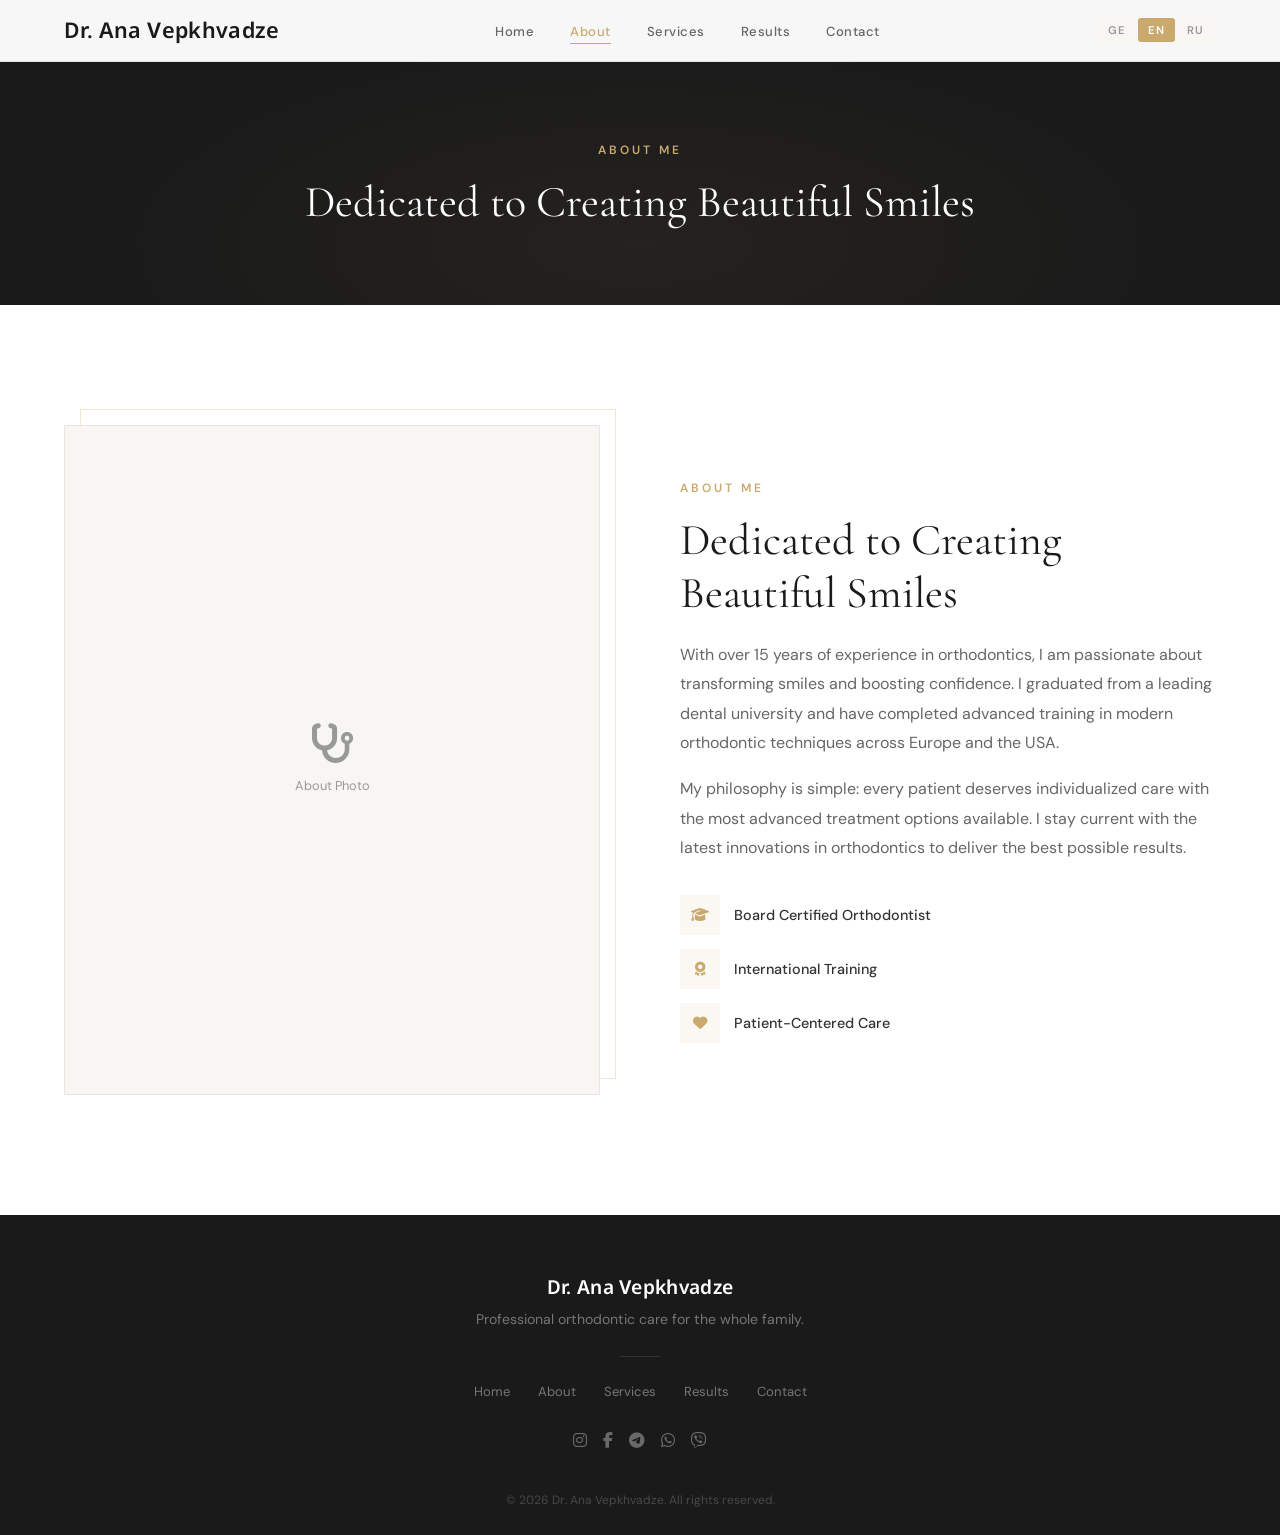
==== about.html @ a40c1625 "Split site into separate standalone pages with shared CSS/JS - index.html: Home page with hero secti" ====
<!DOCTYPE html>
<html lang="en">
<head>
  <meta charset="UTF-8" />
  <meta name="viewport" content="width=device-width, initial-scale=1.0" />
  <meta name="description" content="About Dr. Ana Vepkhvadze — Board Certified Orthodontist with international training and patient-centered care." />
  <title>About — Dr. Ana Vepkhvadze</title>
  <link rel="preconnect" href="https://fonts.googleapis.com" />
  <link rel="preconnect" href="https://fonts.gstatic.com" crossorigin />
  <link href="https://fonts.googleapis.com/css2?family=Cormorant+Garamond:ital,wght@0,300;0,400;0,500;0,600;0,700;1,400;1,500&family=DM+Sans:wght@300;400;500;600;700&family=Noto+Sans+Hebrew:wght@300;400;500;600;700&display=swap" rel="stylesheet" />
  <link rel="stylesheet" href="https://cdnjs.cloudflare.com/ajax/libs/font-awesome/6.5.1/css/all.min.css" />
  <link rel="stylesheet" href="css/style.css" />
</head>
<body>

  <!-- Navigation -->
  <nav class="navbar navbar-light" id="navbar">
    <div class="container nav-inner">
      <a href="index.html" class="logo" data-i18n="logo">Dr. Ana Vepkhvadze</a>
      <ul class="nav-links" id="navLinks">
        <li><a href="index.html" data-i18n="nav.home">Home</a></li>
        <li><a href="about.html" class="active" data-i18n="nav.about">About</a></li>
        <li><a href="services.html" data-i18n="nav.services">Services</a></li>
        <li><a href="results.html" data-i18n="nav.results">Results</a></li>
        <li><a href="contact.html" data-i18n="nav.contact">Contact</a></li>
      </ul>
      <div class="nav-right">
        <div class="lang-switch">
          <button class="lang-btn" data-lang="ka">GE</button>
          <button class="lang-btn active" data-lang="en">EN</button>
          <button class="lang-btn" data-lang="ru">RU</button>
        </div>
        <button class="nav-toggle" id="navToggle" aria-label="Toggle menu">
          <span></span><span></span><span></span>
        </button>
      </div>
    </div>
  </nav>

  <!-- Page Header -->
  <section class="page-header">
    <div class="container">
      <span class="section-label" data-i18n="about.subtitle">About Me</span>
      <h1 class="section-heading" data-i18n="about.title">Dedicated to Creating Beautiful Smiles</h1>
    </div>
  </section>

  <!-- About Content -->
  <section class="about" id="about">
    <div class="container about-grid">
      <div class="about-photo reveal">
        <div class="about-photo-wrapper" id="aboutPhotoWrapper">
          <div class="about-photo-placeholder" id="aboutPlaceholder">
            <i class="fas fa-stethoscope"></i>
            <span data-i18n="about.photoLabel">About Photo</span>
          </div>
        </div>
        <div class="about-photo-accent"></div>
      </div>
      <div class="about-text reveal">
        <span class="section-label" data-i18n="about.subtitle">About Me</span>
        <h2 class="section-heading" data-i18n="about.title">Dedicated to Creating Beautiful Smiles</h2>
        <p class="about-desc" data-i18n="about.description">With over 15 years of experience in orthodontics, I am passionate about transforming smiles and boosting confidence. I graduated from a leading dental university and have completed advanced training in modern orthodontic techniques across Europe and the USA.</p>
        <p class="about-desc" data-i18n="about.description2">My philosophy is simple: every patient deserves individualized care with the most advanced treatment options available. I stay current with the latest innovations in orthodontics to deliver the best possible results.</p>
        <div class="about-highlights">
          <div class="highlight-item">
            <div class="highlight-icon"><i class="fas fa-graduation-cap"></i></div>
            <span data-i18n="about.highlight1">Board Certified Orthodontist</span>
          </div>
          <div class="highlight-item">
            <div class="highlight-icon"><i class="fas fa-award"></i></div>
            <span data-i18n="about.highlight2">International Training</span>
          </div>
          <div class="highlight-item">
            <div class="highlight-icon"><i class="fas fa-heart"></i></div>
            <span data-i18n="about.highlight3">Patient-Centered Care</span>
          </div>
        </div>
      </div>
    </div>
  </section>

  <!-- Footer -->
  <footer class="footer">
    <div class="container footer-inner">
      <div>
        <a href="index.html" class="logo" data-i18n="logo">Dr. Ana Vepkhvadze</a>
        <p class="footer-tagline" data-i18n="footer.tagline">Professional orthodontic care for the whole family.</p>
      </div>
      <div class="footer-divider"></div>
      <nav class="footer-nav">
        <a href="index.html" data-i18n="nav.home">Home</a>
        <a href="about.html" data-i18n="nav.about">About</a>
        <a href="services.html" data-i18n="nav.services">Services</a>
        <a href="results.html" data-i18n="nav.results">Results</a>
        <a href="contact.html" data-i18n="nav.contact">Contact</a>
      </nav>
      <div class="footer-social">
        <a href="#" aria-label="Instagram" data-social="instagram"><i class="fab fa-instagram"></i></a>
        <a href="#" aria-label="Facebook" data-social="facebook"><i class="fab fa-facebook-f"></i></a>
        <a href="#" aria-label="Telegram" data-social="telegram"><i class="fab fa-telegram-plane"></i></a>
        <a href="#" aria-label="WhatsApp" data-social="whatsapp"><i class="fab fa-whatsapp"></i></a>
        <a href="#" aria-label="Viber" data-social="viber"><i class="fab fa-viber"></i></a>
      </div>
      <p class="footer-copy">&copy; <span id="footerYear"></span> Dr. Ana Vepkhvadze. <span data-i18n="footer.rights">All rights reserved.</span></p>
    </div>
  </footer>

  <script src="js/main.js"></script>
</body>
</html>
---- css/style.css ----
/* ========================================
   Variables & Reset
   ======================================== */
:root {
  --gold: #C9A96E;
  --gold-light: #d4bc8e;
  --gold-dark: #b08f52;
  --gold-bg: rgba(201,169,110,0.08);
  --dark: #1a1a1a;
  --dark-soft: #2a2a2a;
  --text: #333333;
  --text-light: #666666;
  --text-muted: #999999;
  --cream: #f8f6f3;
  --cream-dark: #f0ece5;
  --white: #ffffff;
  --border: #e8e4de;
  --font-serif: 'Cormorant Garamond', Georgia, serif;
  --font-sans: 'DM Sans', -apple-system, sans-serif;
  --font-logo: 'Noto Sans Hebrew', 'DM Sans', sans-serif;
  --transition: 0.4s cubic-bezier(0.25, 0.46, 0.45, 0.94);
  --shadow: 0 4px 24px rgba(0,0,0,0.06);
  --shadow-lg: 0 12px 48px rgba(0,0,0,0.1);
}

*, *::before, *::after { margin: 0; padding: 0; box-sizing: border-box; }
html { scroll-behavior: smooth; }

body {
  font-family: var(--font-sans);
  color: var(--text);
  background: var(--white);
  line-height: 1.7;
  overflow-x: hidden;
  -webkit-font-smoothing: antialiased;
}

a { text-decoration: none; color: inherit; }
img { max-width: 100%; display: block; }
button { font-family: inherit; cursor: pointer; }

.container {
  max-width: 1200px;
  margin: 0 auto;
  padding: 0 24px;
}

/* ========================================
   Typography
   ======================================== */
.section-label {
  font-family: var(--font-sans);
  font-size: 0.75rem;
  font-weight: 600;
  text-transform: uppercase;
  letter-spacing: 3px;
  color: var(--gold);
  margin-bottom: 16px;
  display: block;
}

.section-heading {
  font-family: var(--font-serif);
  font-size: 2.75rem;
  font-weight: 400;
  color: var(--dark);
  line-height: 1.2;
  margin-bottom: 20px;
}

.section-desc {
  font-size: 1rem;
  color: var(--text-light);
  max-width: 560px;
  line-height: 1.8;
}

.text-center { text-align: center; }
.mx-auto { margin-left: auto; margin-right: auto; }

/* ========================================
   Buttons
   ======================================== */
.btn {
  display: inline-block;
  padding: 14px 36px;
  font-size: 0.85rem;
  font-weight: 600;
  letter-spacing: 1px;
  text-transform: uppercase;
  border: none;
  border-radius: 0;
  cursor: pointer;
  transition: all var(--transition);
  font-family: var(--font-sans);
}

.btn-gold {
  background: var(--gold);
  color: var(--white);
}

.btn-gold:hover {
  background: var(--gold-dark);
  transform: translateY(-2px);
  box-shadow: 0 6px 20px rgba(201,169,110,0.35);
}

.btn-outline-light {
  background: transparent;
  color: var(--white);
  border: 1.5px solid rgba(255,255,255,0.4);
}

.btn-outline-light:hover {
  background: rgba(255,255,255,0.1);
  border-color: var(--white);
}

.btn-outline-dark {
  background: transparent;
  color: var(--dark);
  border: 1.5px solid var(--border);
}

.btn-outline-dark:hover {
  border-color: var(--gold);
  color: var(--gold);
}

/* ========================================
   Navigation
   ======================================== */
.navbar {
  position: fixed;
  top: 0;
  left: 0;
  width: 100%;
  z-index: 1000;
  padding: 20px 0;
  transition: all var(--transition);
}

.navbar.scrolled,
.navbar.navbar-light {
  background: rgba(255,255,255,0.97);
  backdrop-filter: blur(12px);
  box-shadow: 0 1px 0 var(--border);
  padding: 12px 0;
}

.nav-inner {
  display: flex;
  align-items: center;
  justify-content: space-between;
}

.logo {
  font-family: var(--font-logo);
  font-size: 1.35rem;
  font-weight: 600;
  color: var(--white);
  transition: color var(--transition);
  letter-spacing: 0.3px;
}

.navbar.scrolled .logo,
.navbar.navbar-light .logo { color: var(--dark); }

.nav-links {
  display: flex;
  list-style: none;
  gap: 36px;
}

.nav-links a {
  font-size: 0.82rem;
  font-weight: 500;
  color: rgba(255,255,255,0.8);
  letter-spacing: 0.5px;
  transition: color var(--transition);
  position: relative;
}

.nav-links a::after {
  content: '';
  position: absolute;
  bottom: -4px;
  left: 0;
  width: 0;
  height: 1px;
  background: var(--gold);
  transition: width var(--transition);
}

.nav-links a:hover { color: var(--white); }
.nav-links a:hover::after { width: 100%; }
.nav-links a.active::after { width: 100%; }

.navbar.scrolled .nav-links a,
.navbar.navbar-light .nav-links a { color: var(--text-light); }

.navbar.scrolled .nav-links a:hover,
.navbar.navbar-light .nav-links a:hover { color: var(--dark); }

.navbar.scrolled .nav-links a.active,
.navbar.navbar-light .nav-links a.active { color: var(--gold); }

.nav-right {
  display: flex;
  align-items: center;
  gap: 16px;
}

.lang-switch {
  display: flex;
  gap: 2px;
  background: rgba(255,255,255,0.12);
  border-radius: 4px;
  padding: 2px;
}

.navbar.scrolled .lang-switch,
.navbar.navbar-light .lang-switch {
  background: var(--cream);
}

.lang-btn {
  background: none;
  border: none;
  padding: 5px 10px;
  font-size: 0.7rem;
  font-weight: 600;
  color: rgba(255,255,255,0.6);
  letter-spacing: 1px;
  border-radius: 3px;
  transition: all var(--transition);
}

.navbar.scrolled .lang-btn,
.navbar.navbar-light .lang-btn { color: var(--text-muted); }

.lang-btn.active {
  background: var(--gold);
  color: var(--white) !important;
}

/* Mobile toggle */
.nav-toggle {
  display: none;
  flex-direction: column;
  gap: 5px;
  background: none;
  border: none;
  padding: 4px;
}

.nav-toggle span {
  display: block;
  width: 22px;
  height: 1.5px;
  background: var(--white);
  transition: all var(--transition);
}

.navbar.scrolled .nav-toggle span,
.navbar.navbar-light .nav-toggle span { background: var(--dark); }

.nav-toggle.active span:nth-child(1) { transform: rotate(45deg) translate(5px, 4px); }
.nav-toggle.active span:nth-child(2) { opacity: 0; }
.nav-toggle.active span:nth-child(3) { transform: rotate(-45deg) translate(5px, -4px); }

/* ========================================
   Page Header (sub-pages)
   ======================================== */
.page-header {
  background: var(--dark);
  padding: 140px 0 64px;
  text-align: center;
  position: relative;
  overflow: hidden;
}

.page-header::before {
  content: '';
  position: absolute;
  inset: 0;
  background: radial-gradient(ellipse at 50% 80%, rgba(201,169,110,0.06) 0%, transparent 60%);
}

.page-header .container { position: relative; z-index: 1; }

.page-header .section-label {
  color: var(--gold);
}

.page-header .section-heading {
  color: var(--white);
  margin-bottom: 12px;
}

.page-header .section-desc {
  color: rgba(255,255,255,0.5);
  margin-left: auto;
  margin-right: auto;
}

/* ========================================
   Hero Section
   ======================================== */
.hero {
  position: relative;
  min-height: 100vh;
  display: flex;
  flex-direction: column;
  justify-content: center;
  background: var(--dark);
  overflow: hidden;
}

.hero-bg {
  position: absolute;
  inset: 0;
  background: linear-gradient(135deg, #1a1a1a 0%, #2d2318 50%, #1a1a1a 100%);
}

.hero-bg::after {
  content: '';
  position: absolute;
  inset: 0;
  background: radial-gradient(ellipse at 70% 50%, rgba(201,169,110,0.08) 0%, transparent 60%);
}

.hero-content {
  position: relative;
  z-index: 2;
  display: grid;
  grid-template-columns: 1fr 1fr;
  gap: 80px;
  align-items: center;
  padding: 120px 0 60px;
}

.hero-text { max-width: 520px; }

.hero-label {
  font-family: var(--font-sans);
  font-size: 0.7rem;
  font-weight: 600;
  text-transform: uppercase;
  letter-spacing: 4px;
  color: var(--gold);
  margin-bottom: 24px;
  display: block;
}

.hero-title {
  font-family: var(--font-serif);
  font-size: 3.5rem;
  font-weight: 400;
  color: var(--white);
  line-height: 1.15;
  margin-bottom: 24px;
}

.hero-title em {
  font-style: italic;
  color: var(--gold-light);
}

.hero-desc {
  font-size: 1rem;
  color: rgba(255,255,255,0.55);
  line-height: 1.8;
  margin-bottom: 40px;
  max-width: 440px;
}

.hero-buttons {
  display: flex;
  gap: 16px;
  flex-wrap: wrap;
}

.hero-photo {
  position: relative;
  display: flex;
  justify-content: flex-end;
}

.hero-photo-wrapper {
  position: relative;
  width: 100%;
  max-width: 400px;
  aspect-ratio: 3/4;
  overflow: hidden;
}

.hero-photo-wrapper img {
  width: 100%;
  height: 100%;
  object-fit: cover;
  opacity: 0;
  transition: opacity 0.6s ease;
}

.hero-photo-wrapper img.loaded { opacity: 1; }

.hero-photo-placeholder {
  position: absolute;
  inset: 0;
  background: rgba(255,255,255,0.03);
  border: 1px solid rgba(255,255,255,0.08);
  display: flex;
  flex-direction: column;
  align-items: center;
  justify-content: center;
  gap: 12px;
  color: rgba(255,255,255,0.2);
}

.hero-photo-placeholder i { font-size: 2.5rem; }
.hero-photo-placeholder span { font-size: 0.8rem; letter-spacing: 1px; }

.hero-photo-badge {
  position: absolute;
  bottom: 24px;
  left: -20px;
  background: var(--gold);
  color: var(--white);
  padding: 16px 24px;
  z-index: 3;
}

.hero-photo-badge .badge-number {
  font-family: var(--font-serif);
  font-size: 2rem;
  font-weight: 600;
  line-height: 1;
  display: block;
}

.hero-photo-badge .badge-text {
  font-size: 0.7rem;
  text-transform: uppercase;
  letter-spacing: 1px;
  opacity: 0.9;
}

/* Stats Banner */
.stats-bar {
  position: relative;
  z-index: 2;
  border-top: 1px solid rgba(255,255,255,0.06);
  padding: 40px 0;
}

.stats-grid {
  display: grid;
  grid-template-columns: repeat(4, 1fr);
  gap: 32px;
  text-align: center;
}

.stat-number {
  font-family: var(--font-serif);
  font-size: 2.25rem;
  font-weight: 500;
  color: var(--gold);
  display: block;
  line-height: 1;
}

.stat-text {
  font-size: 0.78rem;
  color: rgba(255,255,255,0.4);
  text-transform: uppercase;
  letter-spacing: 1.5px;
  margin-top: 8px;
  display: block;
}

/* ========================================
   About Section
   ======================================== */
.about {
  padding: 120px 0;
  background: var(--white);
}

.about-grid {
  display: grid;
  grid-template-columns: 1fr 1fr;
  gap: 80px;
  align-items: center;
}

.about-photo { position: relative; }

.about-photo-wrapper {
  position: relative;
  width: 100%;
  aspect-ratio: 4/5;
  overflow: hidden;
}

.about-photo-wrapper img {
  width: 100%;
  height: 100%;
  object-fit: cover;
}

.about-photo-placeholder {
  position: absolute;
  inset: 0;
  background: var(--cream);
  border: 1px solid var(--border);
  display: flex;
  flex-direction: column;
  align-items: center;
  justify-content: center;
  gap: 12px;
  color: var(--text-muted);
}

.about-photo-placeholder i { font-size: 2.5rem; }
.about-photo-placeholder span { font-size: 0.8rem; }

.about-photo-accent {
  position: absolute;
  top: -16px;
  right: -16px;
  width: 100%;
  height: 100%;
  border: 1px solid var(--gold);
  opacity: 0.3;
  z-index: -1;
}

.about-text .section-heading { max-width: 440px; }

.about-desc {
  font-size: 1rem;
  color: var(--text-light);
  line-height: 1.85;
  margin-bottom: 16px;
}

.about-highlights {
  display: flex;
  flex-direction: column;
  gap: 14px;
  margin-top: 32px;
}

.highlight-item {
  display: flex;
  align-items: center;
  gap: 14px;
}

.highlight-icon {
  width: 40px;
  height: 40px;
  background: var(--gold-bg);
  display: flex;
  align-items: center;
  justify-content: center;
  flex-shrink: 0;
}

.highlight-icon i { color: var(--gold); font-size: 0.9rem; }

.highlight-item span {
  font-size: 0.9rem;
  font-weight: 500;
  color: var(--text);
}

/* ========================================
   Services Section
   ======================================== */
.services {
  padding: 120px 0;
  background: var(--cream);
}

.services-grid {
  display: grid;
  grid-template-columns: repeat(3, 1fr);
  gap: 24px;
  margin-top: 56px;
}

.service-card {
  background: var(--white);
  padding: 40px 32px;
  border: 1px solid var(--border);
  transition: all var(--transition);
  position: relative;
}

.service-card::before {
  content: '';
  position: absolute;
  top: 0;
  left: 0;
  width: 0;
  height: 2px;
  background: var(--gold);
  transition: width var(--transition);
}

.service-card:hover::before { width: 100%; }

.service-card:hover {
  transform: translateY(-4px);
  box-shadow: var(--shadow-lg);
  border-color: transparent;
}

.service-icon {
  width: 48px;
  height: 48px;
  display: flex;
  align-items: center;
  justify-content: center;
  margin-bottom: 24px;
}

.service-icon i { font-size: 1.5rem; color: var(--gold); }

.service-card h3 {
  font-family: var(--font-serif);
  font-size: 1.3rem;
  font-weight: 500;
  color: var(--dark);
  margin-bottom: 12px;
}

.service-card p {
  font-size: 0.88rem;
  color: var(--text-light);
  line-height: 1.7;
}

/* ========================================
   Before / After Results
   ======================================== */
.results {
  padding: 120px 0;
  background: var(--white);
}

.results-grid {
  display: grid;
  grid-template-columns: repeat(2, 1fr);
  gap: 32px;
  margin-top: 56px;
}

.result-card {
  background: var(--white);
  border: 1px solid var(--border);
  overflow: hidden;
  transition: all var(--transition);
}

.result-card:hover {
  box-shadow: var(--shadow-lg);
  border-color: transparent;
}

.ba-slider {
  position: relative;
  width: 100%;
  aspect-ratio: 16/10;
  overflow: hidden;
  cursor: ew-resize;
  user-select: none;
  -webkit-user-select: none;
}

.ba-slider img {
  position: absolute;
  inset: 0;
  width: 100%;
  height: 100%;
  object-fit: cover;
}

.ba-before { z-index: 1; }

.ba-after-wrap {
  position: absolute;
  inset: 0;
  z-index: 2;
  clip-path: inset(0 0 0 50%);
}

.ba-handle {
  position: absolute;
  top: 0;
  bottom: 0;
  left: 50%;
  width: 2px;
  background: var(--white);
  z-index: 3;
  transform: translateX(-50%);
  pointer-events: none;
}

.ba-handle::before {
  content: '';
  position: absolute;
  top: 50%;
  left: 50%;
  transform: translate(-50%, -50%);
  width: 40px;
  height: 40px;
  background: var(--white);
  border-radius: 50%;
  box-shadow: 0 2px 12px rgba(0,0,0,0.3);
}

.ba-handle::after {
  content: '\f0d9\00a0\00a0\f0da';
  font-family: 'Font Awesome 6 Free';
  font-weight: 900;
  position: absolute;
  top: 50%;
  left: 50%;
  transform: translate(-50%, -50%);
  font-size: 0.65rem;
  color: var(--dark);
  z-index: 1;
  white-space: nowrap;
}

.ba-label {
  position: absolute;
  bottom: 12px;
  padding: 4px 14px;
  font-size: 0.68rem;
  font-weight: 600;
  text-transform: uppercase;
  letter-spacing: 1.5px;
  color: var(--white);
  z-index: 4;
  pointer-events: none;
}

.ba-label-before { left: 12px; background: rgba(0,0,0,0.5); }
.ba-label-after { right: 12px; background: var(--gold); }

.ba-placeholder {
  position: absolute;
  inset: 0;
  display: flex;
  align-items: center;
  justify-content: center;
  z-index: 5;
  gap: 0;
}

.ba-placeholder-half {
  flex: 1;
  height: 100%;
  display: flex;
  flex-direction: column;
  align-items: center;
  justify-content: center;
  gap: 8px;
  font-size: 0.8rem;
  color: var(--text-muted);
}

.ba-placeholder-half:first-child {
  background: #f0ece5;
  border-right: 1px solid var(--border);
}

.ba-placeholder-half:last-child { background: #e8f0e5; }
.ba-placeholder-half i { font-size: 1.5rem; }

.result-caption {
  padding: 16px 20px;
  color: var(--text-light);
  text-align: center;
  font-style: italic;
  font-family: var(--font-serif);
  font-size: 1rem;
}

/* ========================================
   Contact Section
   ======================================== */
.contact {
  padding: 120px 0;
  background: var(--cream);
}

.contact-grid {
  display: grid;
  grid-template-columns: 1fr 1fr;
  gap: 64px;
  margin-top: 56px;
}

.contact-info {
  display: flex;
  flex-direction: column;
  gap: 28px;
}

.contact-item {
  display: flex;
  gap: 16px;
  align-items: flex-start;
}

.contact-item-icon {
  width: 44px;
  height: 44px;
  background: var(--gold-bg);
  display: flex;
  align-items: center;
  justify-content: center;
  flex-shrink: 0;
}

.contact-item-icon i { color: var(--gold); font-size: 0.95rem; }

.contact-item h4 {
  font-size: 0.75rem;
  font-weight: 600;
  text-transform: uppercase;
  letter-spacing: 1.5px;
  color: var(--text-muted);
  margin-bottom: 4px;
}

.contact-item p { font-size: 0.95rem; color: var(--text); }
.contact-item a { color: var(--gold); }
.contact-item a:hover { color: var(--gold-dark); }

.social-section { margin-top: 16px; }

.social-section h4 {
  font-size: 0.75rem;
  font-weight: 600;
  text-transform: uppercase;
  letter-spacing: 1.5px;
  color: var(--text-muted);
  margin-bottom: 14px;
}

.social-icons {
  display: flex;
  gap: 10px;
  flex-wrap: wrap;
}

.social-icon {
  width: 42px;
  height: 42px;
  display: flex;
  align-items: center;
  justify-content: center;
  border: 1px solid var(--border);
  color: var(--text-light);
  font-size: 1rem;
  transition: all var(--transition);
}

.social-icon:hover {
  background: var(--gold);
  border-color: var(--gold);
  color: var(--white);
  transform: translateY(-2px);
}

/* Contact Form */
.contact-form {
  background: var(--white);
  padding: 48px;
  border: 1px solid var(--border);
}

.form-group {
  position: relative;
  margin-bottom: 24px;
}

.form-group input,
.form-group textarea {
  width: 100%;
  padding: 14px 0;
  font-size: 0.95rem;
  font-family: var(--font-sans);
  border: none;
  border-bottom: 1px solid var(--border);
  background: transparent;
  color: var(--text);
  outline: none;
  transition: border-color var(--transition);
}

.form-group input:focus,
.form-group textarea:focus {
  border-bottom-color: var(--gold);
}

.form-group label {
  position: absolute;
  top: 14px;
  left: 0;
  font-size: 0.88rem;
  color: var(--text-muted);
  pointer-events: none;
  transition: all var(--transition);
}

.form-group input:focus ~ label,
.form-group input:not(:placeholder-shown) ~ label,
.form-group textarea:focus ~ label,
.form-group textarea:not(:placeholder-shown) ~ label {
  top: -10px;
  font-size: 0.7rem;
  color: var(--gold);
  letter-spacing: 1px;
  text-transform: uppercase;
}

.form-group input::placeholder,
.form-group textarea::placeholder { color: transparent; }

.form-group textarea {
  resize: vertical;
  min-height: 80px;
}

.btn-submit {
  width: 100%;
  padding: 16px;
  background: var(--gold);
  color: var(--white);
  border: none;
  font-size: 0.82rem;
  font-weight: 600;
  letter-spacing: 2px;
  text-transform: uppercase;
  cursor: pointer;
  transition: all var(--transition);
}

.btn-submit:hover { background: var(--gold-dark); }

/* ========================================
   Footer
   ======================================== */
.footer {
  background: var(--dark);
  padding: 56px 0 24px;
  color: rgba(255,255,255,0.4);
}

.footer-inner {
  display: flex;
  flex-direction: column;
  align-items: center;
  gap: 24px;
  text-align: center;
}

.footer .logo {
  font-family: var(--font-logo);
  color: var(--white);
  font-size: 1.2rem;
  font-weight: 600;
}

.footer-tagline { font-size: 0.88rem; margin-top: 4px; }

.footer-nav {
  display: flex;
  gap: 28px;
  flex-wrap: wrap;
  justify-content: center;
}

.footer-nav a {
  font-size: 0.82rem;
  color: rgba(255,255,255,0.4);
  transition: color var(--transition);
}

.footer-nav a:hover { color: var(--gold); }

.footer-social { display: flex; gap: 16px; }

.footer-social a {
  color: rgba(255,255,255,0.35);
  font-size: 1rem;
  transition: color var(--transition);
}

.footer-social a:hover { color: var(--gold); }

.footer-copy {
  font-size: 0.75rem;
  color: rgba(255,255,255,0.2);
  margin-top: 12px;
}

.footer-divider {
  width: 40px;
  height: 1px;
  background: rgba(255,255,255,0.1);
}

/* ========================================
   Animations
   ======================================== */
.reveal {
  opacity: 0;
  transform: translateY(30px);
  transition: opacity 0.7s ease, transform 0.7s ease;
}

.reveal.visible {
  opacity: 1;
  transform: translateY(0);
}

.stagger > .reveal:nth-child(1) { transition-delay: 0s; }
.stagger > .reveal:nth-child(2) { transition-delay: 0.1s; }
.stagger > .reveal:nth-child(3) { transition-delay: 0.15s; }
.stagger > .reveal:nth-child(4) { transition-delay: 0.2s; }
.stagger > .reveal:nth-child(5) { transition-delay: 0.25s; }
.stagger > .reveal:nth-child(6) { transition-delay: 0.3s; }
.stagger > .reveal:nth-child(7) { transition-delay: 0.35s; }
.stagger > .reveal:nth-child(8) { transition-delay: 0.4s; }
.stagger > .reveal:nth-child(9) { transition-delay: 0.45s; }

/* ========================================
   Responsive
   ======================================== */
@media (max-width: 1024px) {
  .hero-title { font-size: 2.75rem; }
  .section-heading { font-size: 2.25rem; }
  .services-grid { grid-template-columns: repeat(2, 1fr); }
}

@media (max-width: 768px) {
  .nav-toggle { display: flex; }

  .nav-links {
    display: none;
    position: absolute;
    top: 100%;
    left: 0;
    width: 100%;
    background: rgba(26,26,26,0.98);
    backdrop-filter: blur(12px);
    flex-direction: column;
    padding: 24px;
    gap: 16px;
  }

  .navbar.scrolled .nav-links,
  .navbar.navbar-light .nav-links {
    background: rgba(255,255,255,0.98);
  }

  .nav-links.open { display: flex; }

  .hero-content {
    grid-template-columns: 1fr;
    gap: 48px;
    padding: 100px 0 40px;
    text-align: center;
  }

  .hero-desc { margin-left: auto; margin-right: auto; }
  .hero-buttons { justify-content: center; }
  .hero-photo { justify-content: center; }
  .hero-photo-wrapper { max-width: 300px; }
  .hero-photo-badge { left: 0; bottom: 16px; }
  .stats-grid { grid-template-columns: repeat(2, 1fr); }

  .about-grid { grid-template-columns: 1fr; gap: 48px; }
  .about-photo-wrapper { max-width: 360px; margin: 0 auto; }

  .services-grid { grid-template-columns: 1fr 1fr; }
  .results-grid { grid-template-columns: 1fr; }
  .contact-grid { grid-template-columns: 1fr; }

  .page-header { padding: 120px 0 48px; }
}

@media (max-width: 480px) {
  .hero-title { font-size: 2rem; }
  .section-heading { font-size: 1.85rem; }

  .hero-buttons { flex-direction: column; align-items: stretch; }
  .hero-buttons .btn { text-align: center; }

  .services-grid { grid-template-columns: 1fr; }
  .about, .services, .results, .contact { padding: 80px 0; }
  .contact-form { padding: 32px 24px; }
  .stats-grid { grid-template-columns: repeat(2, 1fr); gap: 20px; }
  .stat-number { font-size: 1.75rem; }
  .service-card { padding: 32px 24px; }
  .nav-right { gap: 12px; }
  .lang-switch { margin-right: 44px; }
  .page-header { padding: 100px 0 40px; }
}
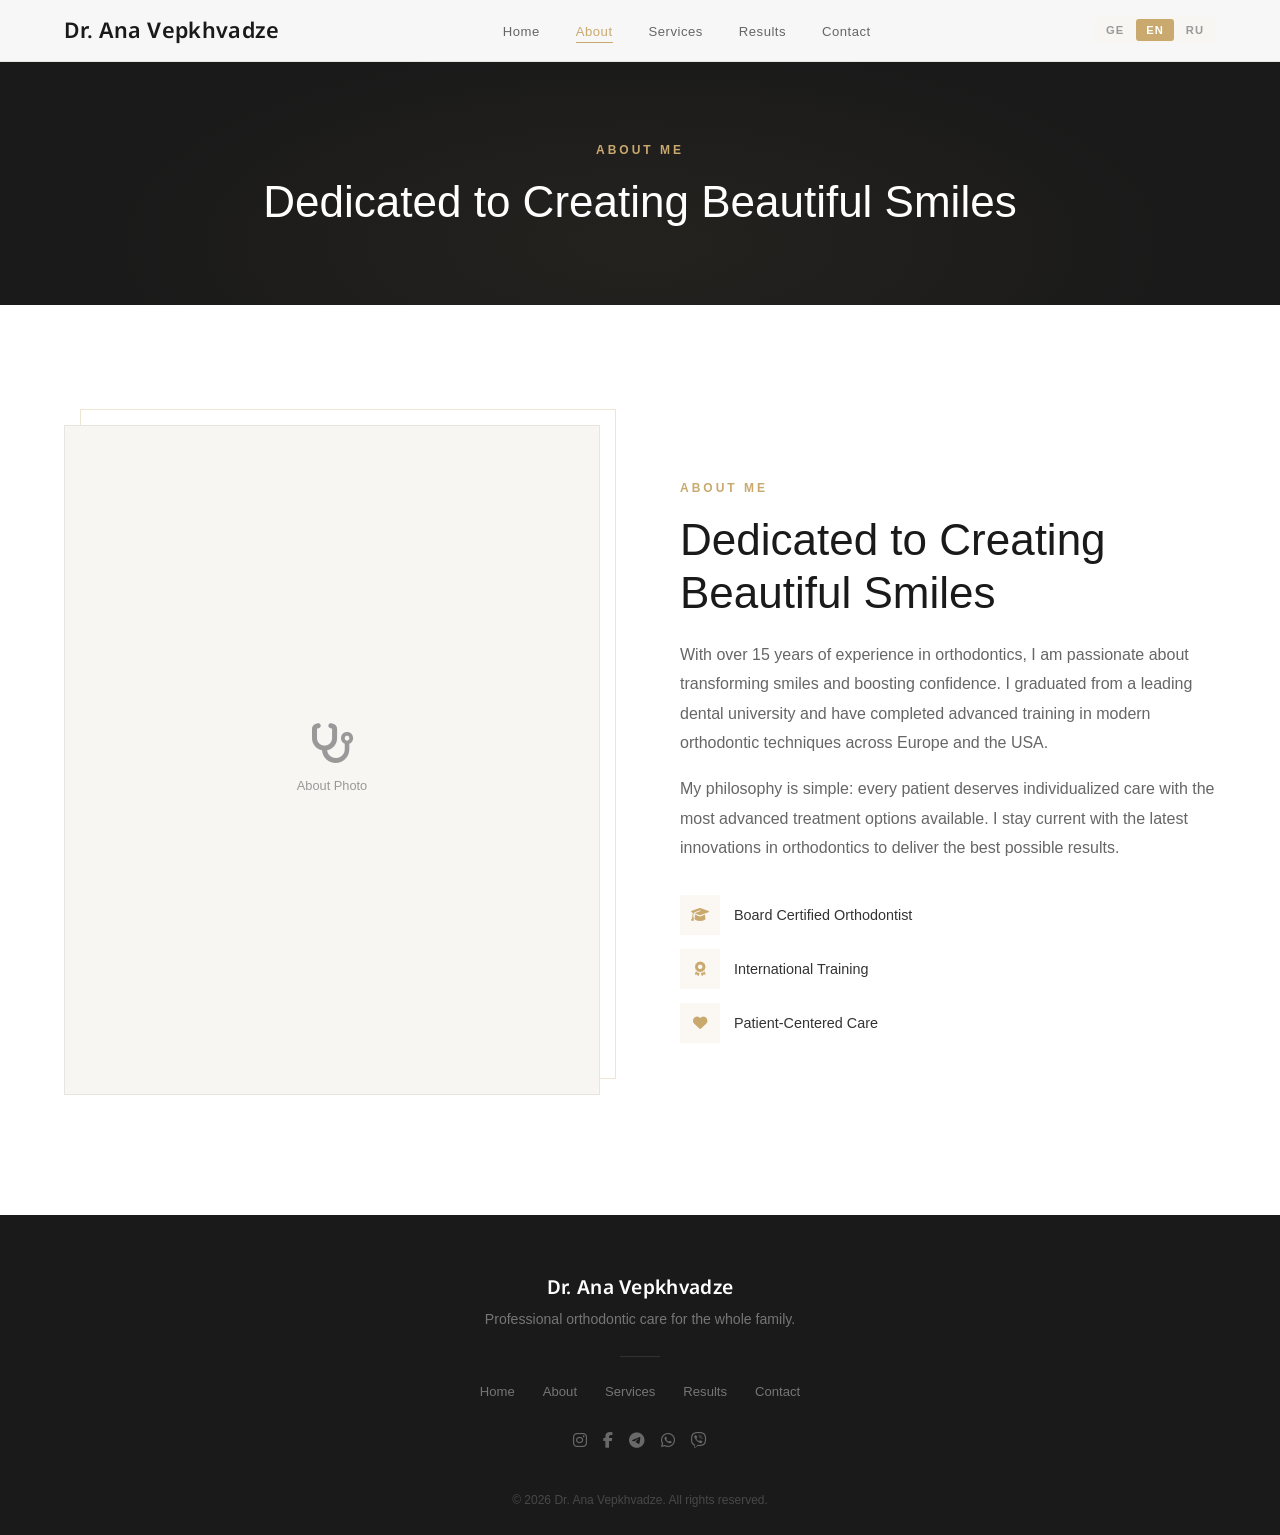
==== commit 0ecf2b51: "Switch to Helvetica Neue font across entire website - Changed --font-serif and --font-sans CSS varia" ====
--- a/about.html
+++ b/about.html
@@ -7,7 +7,7 @@
   <title>About — Dr. Ana Vepkhvadze</title>
   <link rel="preconnect" href="https://fonts.googleapis.com" />
   <link rel="preconnect" href="https://fonts.gstatic.com" crossorigin />
-  <link href="https://fonts.googleapis.com/css2?family=Cormorant+Garamond:ital,wght@0,300;0,400;0,500;0,600;0,700;1,400;1,500&family=DM+Sans:wght@300;400;500;600;700&family=Noto+Sans+Hebrew:wght@300;400;500;600;700&display=swap" rel="stylesheet" />
+  <link href="https://fonts.googleapis.com/css2?family=Noto+Sans+Hebrew:wght@300;400;500;600;700&display=swap" rel="stylesheet" />
   <link rel="stylesheet" href="https://cdnjs.cloudflare.com/ajax/libs/font-awesome/6.5.1/css/all.min.css" />
   <link rel="stylesheet" href="css/style.css" />
 </head>
--- a/css/style.css
+++ b/css/style.css
@@ -15,8 +15,8 @@
   --cream-dark: #f0ece5;
   --white: #ffffff;
   --border: #e8e4de;
-  --font-serif: 'Cormorant Garamond', Georgia, serif;
-  --font-sans: 'DM Sans', -apple-system, sans-serif;
+  --font-serif: 'Helvetica Neue', Helvetica, Arial, sans-serif;
+  --font-sans: 'Helvetica Neue', Helvetica, Arial, sans-serif;
   --font-logo: 'Noto Sans Hebrew', 'DM Sans', sans-serif;
   --transition: 0.4s cubic-bezier(0.25, 0.46, 0.45, 0.94);
   --shadow: 0 4px 24px rgba(0,0,0,0.06);
@@ -629,6 +629,21 @@
 }
 
 .service-icon i { font-size: 1.5rem; color: var(--gold); }
+.service-icon img { width: 48px; height: 48px; object-fit: contain; }
+
+.service-photo {
+  width: 100%;
+  height: 180px;
+  overflow: hidden;
+  margin-bottom: 20px;
+  border-radius: 4px;
+}
+
+.service-photo img {
+  width: 100%;
+  height: 100%;
+  object-fit: cover;
+}
 
 .service-card h3 {
   font-family: var(--font-serif);
@@ -790,6 +805,117 @@
   font-style: italic;
   font-family: var(--font-serif);
   font-size: 1rem;
+}
+
+.result-card-bottom {
+  padding: 16px 20px;
+  text-align: center;
+}
+
+.result-card-bottom .result-caption {
+  padding: 0 0 12px 0;
+}
+
+.btn-view-case {
+  display: inline-flex;
+  align-items: center;
+  gap: 8px;
+  padding: 10px 24px;
+  font-size: 0.8rem;
+  font-weight: 600;
+  letter-spacing: 1px;
+  text-transform: uppercase;
+  color: var(--gold);
+  border: 1.5px solid var(--gold);
+  transition: all var(--transition);
+}
+
+.btn-view-case:hover {
+  background: var(--gold);
+  color: var(--white);
+  transform: translateY(-2px);
+  box-shadow: 0 4px 16px rgba(201,169,110,0.3);
+}
+
+.result-view-link {
+  display: inline-flex;
+  align-items: center;
+  gap: 6px;
+  font-size: 0.82rem;
+  font-weight: 500;
+  color: var(--gold);
+  transition: color var(--transition);
+}
+
+/* ========================================
+   Case Detail Page
+   ======================================== */
+.case-detail {
+  padding: 80px 0 120px;
+  background: var(--white);
+}
+
+.case-detail-blocks {
+  max-width: 800px;
+  margin: 0 auto;
+  display: flex;
+  flex-direction: column;
+  gap: 40px;
+}
+
+.case-empty {
+  text-align: center;
+  color: var(--text-muted);
+  font-style: italic;
+  font-family: var(--font-serif);
+  font-size: 1.1rem;
+  padding: 60px 0;
+}
+
+.case-block {
+  opacity: 0;
+  transform: translateY(20px);
+  transition: opacity 0.6s ease, transform 0.6s ease;
+}
+
+.case-block.visible {
+  opacity: 1;
+  transform: translateY(0);
+}
+
+.case-block-image img {
+  width: 100%;
+  border: 1px solid var(--border);
+}
+
+.case-block-text {
+  font-size: 1rem;
+  color: var(--text-light);
+  line-height: 1.85;
+  font-family: var(--font-serif);
+  font-size: 1.1rem;
+}
+
+.case-block-image-text {
+  display: flex;
+  flex-direction: column;
+  gap: 16px;
+}
+
+.case-block-image-text img {
+  width: 100%;
+  border: 1px solid var(--border);
+}
+
+.case-block-image-text p {
+  font-size: 1.05rem;
+  color: var(--text-light);
+  line-height: 1.85;
+  font-family: var(--font-serif);
+}
+
+.case-block-ba .ba-slider {
+  border: 1px solid var(--border);
 }
 
 /* ========================================
@@ -1107,7 +1233,7 @@
   .hero-buttons .btn { text-align: center; }
 
   .services-grid { grid-template-columns: 1fr; }
-  .about, .services, .results, .contact { padding: 80px 0; }
+  .about, .services, .results, .contact, .case-detail { padding: 80px 0; }
   .contact-form { padding: 32px 24px; }
   .stats-grid { grid-template-columns: repeat(2, 1fr); gap: 20px; }
   .stat-number { font-size: 1.75rem; }
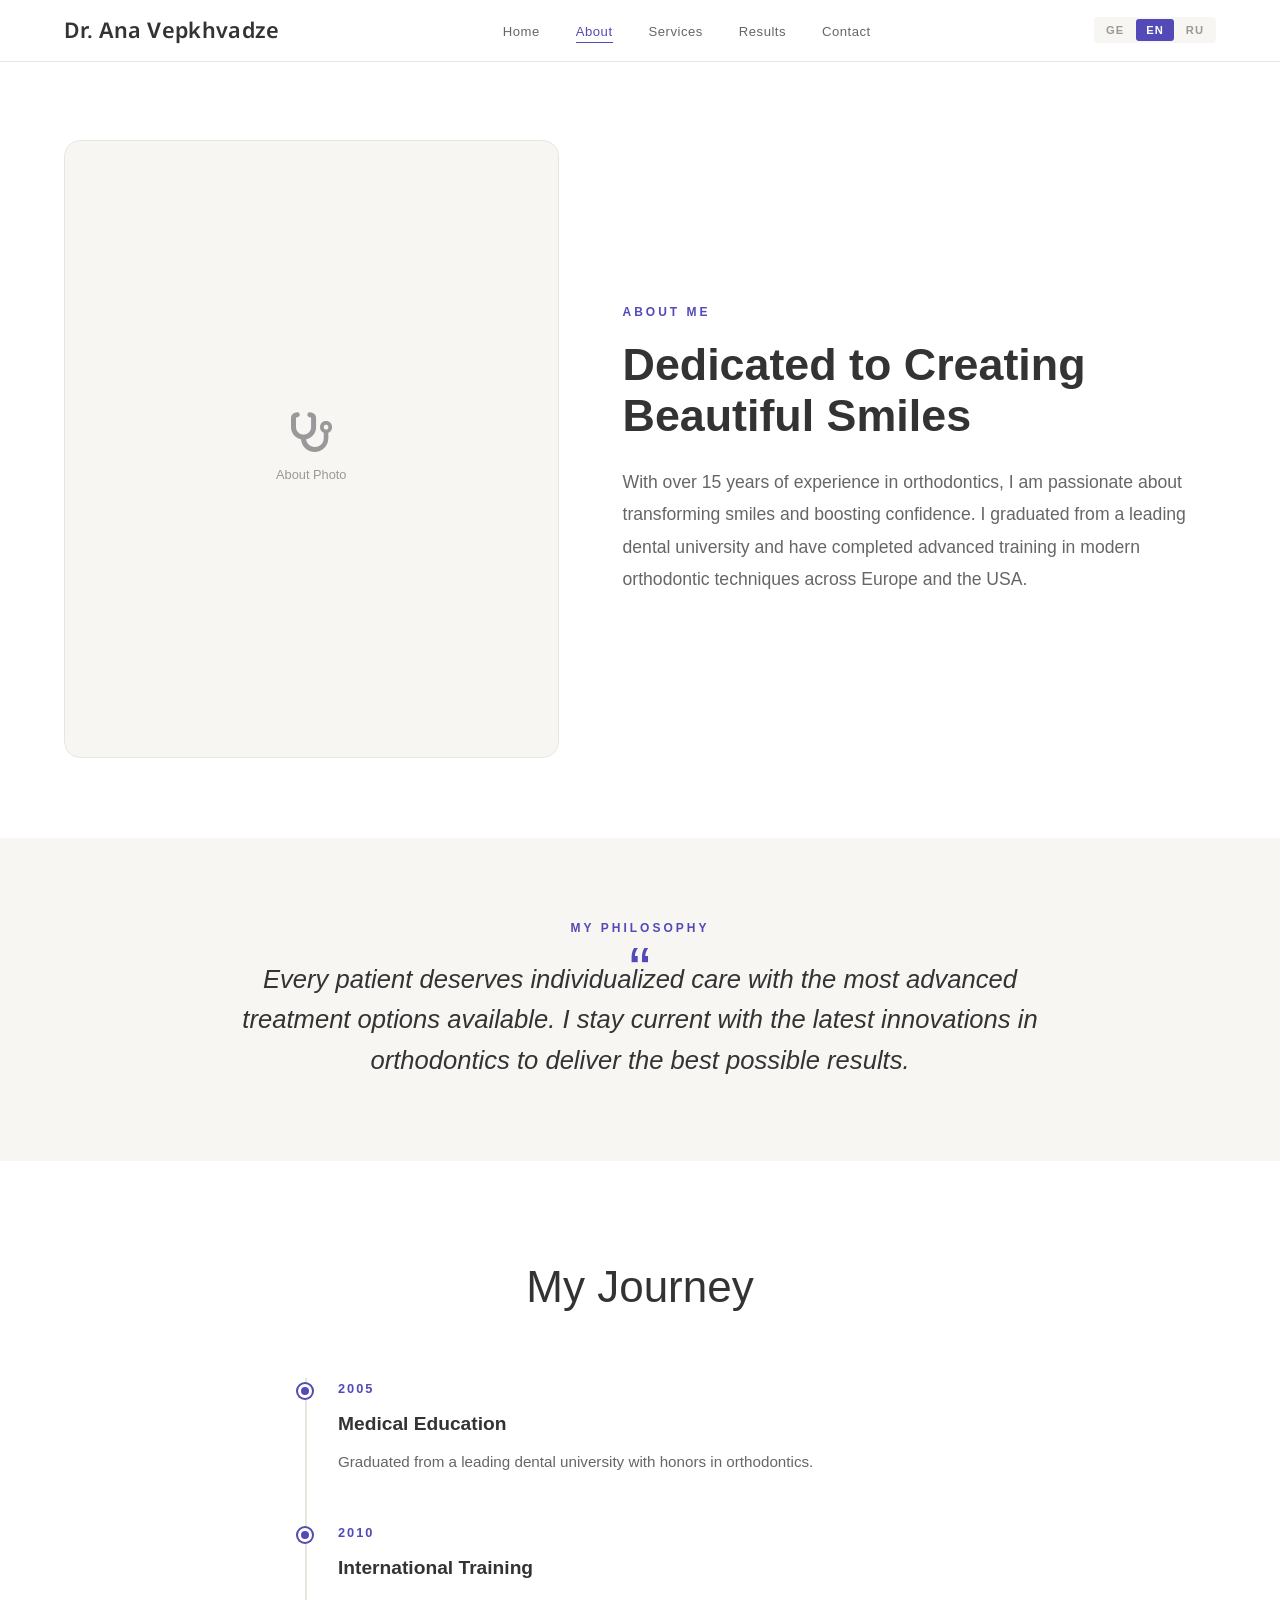
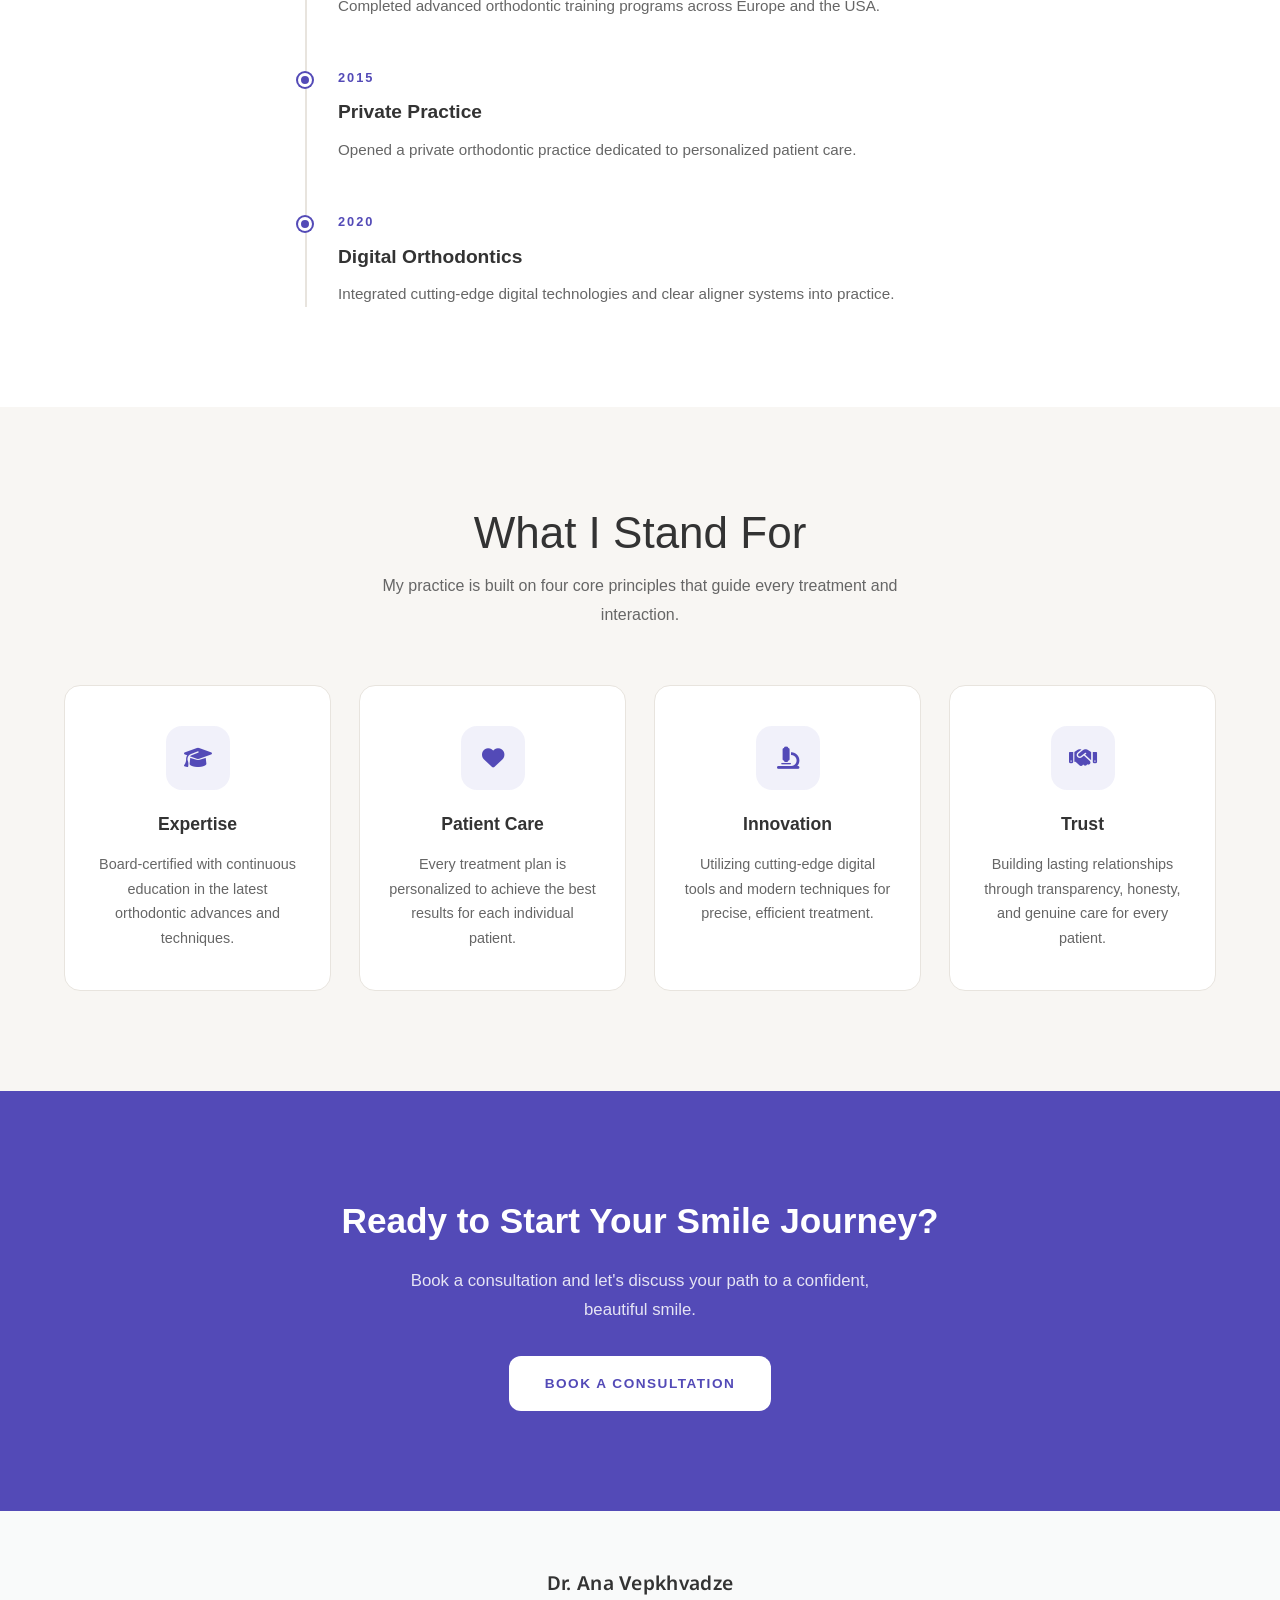
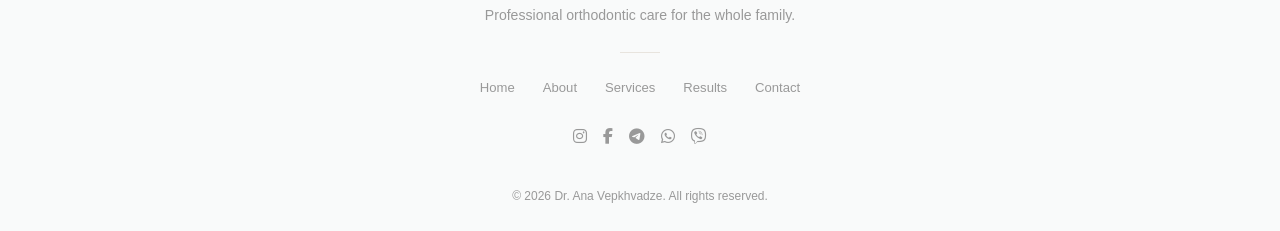
==== commit 1d60aecb: "Redesign about page with meebits-style storytelling layout New about page structure inspired by meeb" ====
--- a/about.html
+++ b/about.html
@@ -37,46 +37,110 @@
     </div>
   </nav>
 
-  <!-- Page Header -->
-  <section class="page-header">
+  <!-- About Hero -->
+  <section class="about-hero">
     <div class="container">
-      <span class="section-label" data-i18n="about.subtitle">About Me</span>
-      <h1 class="section-heading" data-i18n="about.title">Dedicated to Creating Beautiful Smiles</h1>
+      <div class="about-hero-inner">
+        <div class="about-hero-photo reveal">
+          <div class="about-photo-wrapper" id="aboutPhotoWrapper">
+            <div class="about-photo-placeholder" id="aboutPlaceholder">
+              <i class="fas fa-stethoscope"></i>
+              <span data-i18n="about.photoLabel">About Photo</span>
+            </div>
+          </div>
+        </div>
+        <div class="about-hero-content reveal">
+          <span class="section-label" data-i18n="about.subtitle">About Me</span>
+          <h1 class="about-hero-title" data-i18n="about.title">Dedicated to Creating Beautiful Smiles</h1>
+          <p class="about-hero-lead" data-i18n="about.description">With over 15 years of experience in orthodontics, I am passionate about transforming smiles and boosting confidence. I graduated from a leading dental university and have completed advanced training in modern orthodontic techniques across Europe and the USA.</p>
+        </div>
+      </div>
     </div>
   </section>
 
-  <!-- About Content -->
-  <section class="about" id="about">
-    <div class="container about-grid">
-      <div class="about-photo reveal">
-        <div class="about-photo-wrapper" id="aboutPhotoWrapper">
-          <div class="about-photo-placeholder" id="aboutPlaceholder">
-            <i class="fas fa-stethoscope"></i>
-            <span data-i18n="about.photoLabel">About Photo</span>
+  <!-- Philosophy / Story -->
+  <section class="about-story">
+    <div class="container">
+      <div class="about-story-inner reveal">
+        <span class="section-label" data-i18n="about.philosophyLabel">My Philosophy</span>
+        <blockquote class="about-story-quote" data-i18n="about.philosophy">Every patient deserves individualized care with the most advanced treatment options available. I stay current with the latest innovations in orthodontics to deliver the best possible results.</blockquote>
+      </div>
+    </div>
+  </section>
+
+  <!-- Timeline / Journey -->
+  <section class="about-timeline">
+    <div class="container">
+      <h2 class="section-heading text-center reveal" data-i18n="about.journeyTitle">My Journey</h2>
+      <div class="about-timeline-track" id="aboutTimeline">
+        <div class="timeline-item reveal">
+          <div class="timeline-year" data-i18n="about.timeline1Year">2005</div>
+          <div class="timeline-content">
+            <h3 data-i18n="about.timeline1Title">Medical Education</h3>
+            <p data-i18n="about.timeline1Desc">Graduated from a leading dental university with honors in orthodontics.</p>
           </div>
         </div>
-        <div class="about-photo-accent"></div>
-      </div>
-      <div class="about-text reveal">
-        <span class="section-label" data-i18n="about.subtitle">About Me</span>
-        <h2 class="section-heading" data-i18n="about.title">Dedicated to Creating Beautiful Smiles</h2>
-        <p class="about-desc" data-i18n="about.description">With over 15 years of experience in orthodontics, I am passionate about transforming smiles and boosting confidence. I graduated from a leading dental university and have completed advanced training in modern orthodontic techniques across Europe and the USA.</p>
-        <p class="about-desc" data-i18n="about.description2">My philosophy is simple: every patient deserves individualized care with the most advanced treatment options available. I stay current with the latest innovations in orthodontics to deliver the best possible results.</p>
-        <div class="about-highlights">
-          <div class="highlight-item">
-            <div class="highlight-icon"><i class="fas fa-graduation-cap"></i></div>
-            <span data-i18n="about.highlight1">Board Certified Orthodontist</span>
+        <div class="timeline-item reveal">
+          <div class="timeline-year" data-i18n="about.timeline2Year">2010</div>
+          <div class="timeline-content">
+            <h3 data-i18n="about.timeline2Title">International Training</h3>
+            <p data-i18n="about.timeline2Desc">Completed advanced orthodontic training programs across Europe and the USA.</p>
           </div>
-          <div class="highlight-item">
-            <div class="highlight-icon"><i class="fas fa-award"></i></div>
-            <span data-i18n="about.highlight2">International Training</span>
+        </div>
+        <div class="timeline-item reveal">
+          <div class="timeline-year" data-i18n="about.timeline3Year">2015</div>
+          <div class="timeline-content">
+            <h3 data-i18n="about.timeline3Title">Private Practice</h3>
+            <p data-i18n="about.timeline3Desc">Opened a private orthodontic practice dedicated to personalized patient care.</p>
           </div>
-          <div class="highlight-item">
-            <div class="highlight-icon"><i class="fas fa-heart"></i></div>
-            <span data-i18n="about.highlight3">Patient-Centered Care</span>
+        </div>
+        <div class="timeline-item reveal">
+          <div class="timeline-year" data-i18n="about.timeline4Year">2020</div>
+          <div class="timeline-content">
+            <h3 data-i18n="about.timeline4Title">Digital Orthodontics</h3>
+            <p data-i18n="about.timeline4Desc">Integrated cutting-edge digital technologies and clear aligner systems into practice.</p>
           </div>
         </div>
       </div>
+    </div>
+  </section>
+
+  <!-- Core Values / Pillars -->
+  <section class="about-pillars">
+    <div class="container">
+      <h2 class="section-heading text-center reveal" data-i18n="about.pillarsTitle">What I Stand For</h2>
+      <p class="section-desc text-center reveal" data-i18n="about.pillarsDesc">My practice is built on four core principles that guide every treatment and interaction.</p>
+      <div class="about-pillars-grid">
+        <div class="pillar-card reveal">
+          <div class="pillar-icon"><i class="fas fa-graduation-cap"></i></div>
+          <h3 data-i18n="about.pillar1Title">Expertise</h3>
+          <p data-i18n="about.pillar1Desc">Board-certified with continuous education in the latest orthodontic advances and techniques.</p>
+        </div>
+        <div class="pillar-card reveal">
+          <div class="pillar-icon"><i class="fas fa-heart"></i></div>
+          <h3 data-i18n="about.pillar2Title">Patient Care</h3>
+          <p data-i18n="about.pillar2Desc">Every treatment plan is personalized to achieve the best results for each individual patient.</p>
+        </div>
+        <div class="pillar-card reveal">
+          <div class="pillar-icon"><i class="fas fa-microscope"></i></div>
+          <h3 data-i18n="about.pillar3Title">Innovation</h3>
+          <p data-i18n="about.pillar3Desc">Utilizing cutting-edge digital tools and modern techniques for precise, efficient treatment.</p>
+        </div>
+        <div class="pillar-card reveal">
+          <div class="pillar-icon"><i class="fas fa-handshake"></i></div>
+          <h3 data-i18n="about.pillar4Title">Trust</h3>
+          <p data-i18n="about.pillar4Desc">Building lasting relationships through transparency, honesty, and genuine care for every patient.</p>
+        </div>
+      </div>
+    </div>
+  </section>
+
+  <!-- CTA Section -->
+  <section class="about-cta">
+    <div class="container text-center reveal">
+      <h2 class="about-cta-title" data-i18n="about.ctaTitle">Ready to Start Your Smile Journey?</h2>
+      <p class="about-cta-desc" data-i18n="about.ctaDesc">Book a consultation and let's discuss your path to a confident, beautiful smile.</p>
+      <a href="contact.html" class="btn btn-primary" data-i18n="about.ctaBtn">Book a Consultation</a>
     </div>
   </section>
 
--- a/css/style.css
+++ b/css/style.css
@@ -2,12 +2,12 @@
    Variables & Reset
    ======================================== */
 :root {
-  --gold: #C9A96E;
-  --gold-light: #d4bc8e;
-  --gold-dark: #b08f52;
-  --gold-bg: rgba(201,169,110,0.08);
-  --dark: #1a1a1a;
-  --dark-soft: #2a2a2a;
+  --gold: #534AB7;
+  --gold-light: #6e65cc;
+  --gold-dark: #43399a;
+  --gold-bg: rgba(83,74,183,0.08);
+  --dark: #F9FAFA;
+  --dark-soft: #EFF1F1;
   --text: #333333;
   --text-light: #666666;
   --text-muted: #999999;
@@ -63,7 +63,7 @@
   font-family: var(--font-serif);
   font-size: 2.75rem;
   font-weight: 400;
-  color: var(--dark);
+  color: var(--text);
   line-height: 1.2;
   margin-bottom: 20px;
 }
@@ -89,7 +89,7 @@
   letter-spacing: 1px;
   text-transform: uppercase;
   border: none;
-  border-radius: 0;
+  border-radius: 12px;
   cursor: pointer;
   transition: all var(--transition);
   font-family: var(--font-sans);
@@ -103,29 +103,33 @@
 .btn-gold:hover {
   background: var(--gold-dark);
   transform: translateY(-2px);
-  box-shadow: 0 6px 20px rgba(201,169,110,0.35);
+  box-shadow: 0 6px 20px rgba(83,74,183,0.35);
 }
 
 .btn-outline-light {
   background: transparent;
-  color: var(--white);
-  border: 1.5px solid rgba(255,255,255,0.4);
+  color: var(--text);
+  border: 1.5px solid var(--border);
 }
 
 .btn-outline-light:hover {
-  background: rgba(255,255,255,0.1);
-  border-color: var(--white);
+  border-color: var(--gold);
+  color: var(--gold);
 }
 
 .btn-outline-dark {
   background: transparent;
-  color: var(--dark);
+  color: var(--text);
   border: 1.5px solid var(--border);
 }
 
 .btn-outline-dark:hover {
   border-color: var(--gold);
   color: var(--gold);
+}
+
+.section-action {
+  margin-top: 32px;
 }
 
 /* ========================================
@@ -159,13 +163,13 @@
   font-family: var(--font-logo);
   font-size: 1.35rem;
   font-weight: 600;
-  color: var(--white);
+  color: var(--text);
   transition: color var(--transition);
   letter-spacing: 0.3px;
 }
 
 .navbar.scrolled .logo,
-.navbar.navbar-light .logo { color: var(--dark); }
+.navbar.navbar-light .logo { color: var(--text); }
 
 .nav-links {
   display: flex;
@@ -176,7 +180,7 @@
 .nav-links a {
   font-size: 0.82rem;
   font-weight: 500;
-  color: rgba(255,255,255,0.8);
+  color: var(--text-light);
   letter-spacing: 0.5px;
   transition: color var(--transition);
   position: relative;
@@ -193,7 +197,7 @@
   transition: width var(--transition);
 }
 
-.nav-links a:hover { color: var(--white); }
+.nav-links a:hover { color: var(--text); }
 .nav-links a:hover::after { width: 100%; }
 .nav-links a.active::after { width: 100%; }
 
@@ -201,7 +205,7 @@
 .navbar.navbar-light .nav-links a { color: var(--text-light); }
 
 .navbar.scrolled .nav-links a:hover,
-.navbar.navbar-light .nav-links a:hover { color: var(--dark); }
+.navbar.navbar-light .nav-links a:hover { color: var(--text); }
 
 .navbar.scrolled .nav-links a.active,
 .navbar.navbar-light .nav-links a.active { color: var(--gold); }
@@ -215,7 +219,7 @@
 .lang-switch {
   display: flex;
   gap: 2px;
-  background: rgba(255,255,255,0.12);
+  background: var(--cream);
   border-radius: 4px;
   padding: 2px;
 }
@@ -231,7 +235,7 @@
   padding: 5px 10px;
   font-size: 0.7rem;
   font-weight: 600;
-  color: rgba(255,255,255,0.6);
+  color: var(--text-muted);
   letter-spacing: 1px;
   border-radius: 3px;
   transition: all var(--transition);
@@ -259,12 +263,12 @@
   display: block;
   width: 22px;
   height: 1.5px;
-  background: var(--white);
+  background: var(--text);
   transition: all var(--transition);
 }
 
 .navbar.scrolled .nav-toggle span,
-.navbar.navbar-light .nav-toggle span { background: var(--dark); }
+.navbar.navbar-light .nav-toggle span { background: var(--text); }
 
 .nav-toggle.active span:nth-child(1) { transform: rotate(45deg) translate(5px, 4px); }
 .nav-toggle.active span:nth-child(2) { opacity: 0; }
@@ -285,7 +289,7 @@
   content: '';
   position: absolute;
   inset: 0;
-  background: radial-gradient(ellipse at 50% 80%, rgba(201,169,110,0.06) 0%, transparent 60%);
+  background: radial-gradient(ellipse at 50% 80%, rgba(83,74,183,0.06) 0%, transparent 60%);
 }
 
 .page-header .container { position: relative; z-index: 1; }
@@ -295,12 +299,12 @@
 }
 
 .page-header .section-heading {
-  color: var(--white);
+  color: var(--text);
   margin-bottom: 12px;
 }
 
 .page-header .section-desc {
-  color: rgba(255,255,255,0.5);
+  color: var(--text-light);
   margin-left: auto;
   margin-right: auto;
 }
@@ -321,14 +325,14 @@
 .hero-bg {
   position: absolute;
   inset: 0;
-  background: linear-gradient(135deg, #1a1a1a 0%, #2d2318 50%, #1a1a1a 100%);
+  background: linear-gradient(135deg, #F9FAFA 0%, #EFF1F1 50%, #F9FAFA 100%);
 }
 
 .hero-bg::after {
   content: '';
   position: absolute;
   inset: 0;
-  background: radial-gradient(ellipse at 70% 50%, rgba(201,169,110,0.08) 0%, transparent 60%);
+  background: radial-gradient(ellipse at 70% 50%, rgba(83,74,183,0.06) 0%, transparent 60%);
 }
 
 .hero-content {
@@ -358,19 +362,19 @@
   font-family: var(--font-serif);
   font-size: 3.5rem;
   font-weight: 400;
-  color: var(--white);
+  color: var(--text);
   line-height: 1.15;
   margin-bottom: 24px;
 }
 
 .hero-title em {
   font-style: italic;
-  color: var(--gold-light);
+  color: var(--gold);
 }
 
 .hero-desc {
   font-size: 1rem;
-  color: rgba(255,255,255,0.55);
+  color: var(--text-light);
   line-height: 1.8;
   margin-bottom: 40px;
   max-width: 440px;
@@ -393,6 +397,7 @@
   width: 100%;
   max-width: 400px;
   aspect-ratio: 3/4;
+  border-radius: 12px;
   overflow: hidden;
 }
 
@@ -409,80 +414,309 @@
 .hero-photo-placeholder {
   position: absolute;
   inset: 0;
-  background: rgba(255,255,255,0.03);
-  border: 1px solid rgba(255,255,255,0.08);
+  background: rgba(0,0,0,0.02);
+  border: 1px solid var(--border);
   display: flex;
   flex-direction: column;
   align-items: center;
   justify-content: center;
   gap: 12px;
-  color: rgba(255,255,255,0.2);
+  color: var(--text-muted);
 }
 
 .hero-photo-placeholder i { font-size: 2.5rem; }
 .hero-photo-placeholder span { font-size: 0.8rem; letter-spacing: 1px; }
 
-.hero-photo-badge {
-  position: absolute;
-  bottom: 24px;
-  left: -20px;
+
+/* ========================================
+   About Page — Storytelling Layout
+   ======================================== */
+
+/* About Hero */
+.about-hero {
+  padding: 140px 0 80px;
+  background: var(--white);
+}
+
+.about-hero-inner {
+  display: grid;
+  grid-template-columns: 1fr 1.2fr;
+  gap: 64px;
+  align-items: center;
+}
+
+.about-hero-photo {
+  position: relative;
+}
+
+.about-photo-wrapper {
+  position: relative;
+  width: 100%;
+  aspect-ratio: 4/5;
+  border-radius: 16px;
+  overflow: hidden;
+}
+
+.about-photo-wrapper img {
+  width: 100%;
+  height: 100%;
+  object-fit: cover;
+}
+
+.about-photo-placeholder {
+  position: absolute;
+  inset: 0;
+  background: var(--cream);
+  border: 1px solid var(--border);
+  display: flex;
+  flex-direction: column;
+  align-items: center;
+  justify-content: center;
+  gap: 12px;
+  color: var(--text-muted);
+  border-radius: 16px;
+}
+
+.about-photo-placeholder i { font-size: 2.5rem; }
+.about-photo-placeholder span { font-size: 0.8rem; }
+
+.about-hero-content {
+  padding: 16px 0;
+}
+
+.about-hero-title {
+  font-family: var(--font-serif);
+  font-size: 2.8rem;
+  font-weight: 700;
+  color: var(--text);
+  line-height: 1.15;
+  margin: 16px 0 24px;
+}
+
+.about-hero-lead {
+  font-size: 1.1rem;
+  color: var(--text-light);
+  line-height: 1.85;
+  font-family: var(--font-serif);
+}
+
+/* Story / Philosophy */
+.about-story {
+  padding: 80px 0;
+  background: var(--cream);
+}
+
+.about-story-inner {
+  max-width: 800px;
+  margin: 0 auto;
+  text-align: center;
+}
+
+.about-story-quote {
+  font-family: var(--font-serif);
+  font-size: 1.6rem;
+  font-weight: 400;
+  color: var(--text);
+  line-height: 1.6;
+  margin-top: 20px;
+  font-style: italic;
+  position: relative;
+}
+
+.about-story-quote::before {
+  content: '\201C';
+  font-size: 4rem;
+  color: var(--gold);
+  position: absolute;
+  top: -20px;
+  left: 50%;
+  transform: translateX(-50%);
+  line-height: 1;
+  font-style: normal;
+}
+
+/* Timeline */
+.about-timeline {
+  padding: 100px 0;
+  background: var(--white);
+}
+
+.about-timeline .section-heading {
+  margin-bottom: 64px;
+}
+
+.about-timeline-track {
+  position: relative;
+  max-width: 700px;
+  margin: 0 auto;
+  padding-left: 48px;
+}
+
+.about-timeline-track::before {
+  content: '';
+  position: absolute;
+  left: 15px;
+  top: 0;
+  bottom: 0;
+  width: 2px;
+  background: var(--border);
+}
+
+.timeline-item {
+  position: relative;
+  padding-bottom: 48px;
+}
+
+.timeline-item:last-child {
+  padding-bottom: 0;
+}
+
+.timeline-item::before {
+  content: '';
+  position: absolute;
+  left: -40px;
+  top: 6px;
+  width: 14px;
+  height: 14px;
   background: var(--gold);
-  color: var(--white);
-  padding: 16px 24px;
-  z-index: 3;
-}
-
-.hero-photo-badge .badge-number {
+  border-radius: 50%;
+  border: 3px solid var(--white);
+  box-shadow: 0 0 0 2px var(--gold);
+  z-index: 2;
+}
+
+.timeline-year {
   font-family: var(--font-serif);
-  font-size: 2rem;
+  font-size: 0.8rem;
+  font-weight: 700;
+  color: var(--gold);
+  text-transform: uppercase;
+  letter-spacing: 2px;
+  margin-bottom: 8px;
+}
+
+.timeline-content h3 {
+  font-size: 1.2rem;
   font-weight: 600;
-  line-height: 1;
-  display: block;
-}
-
-.hero-photo-badge .badge-text {
-  font-size: 0.7rem;
-  text-transform: uppercase;
-  letter-spacing: 1px;
-  opacity: 0.9;
-}
-
-/* Stats Banner */
-.stats-bar {
-  position: relative;
-  z-index: 2;
-  border-top: 1px solid rgba(255,255,255,0.06);
-  padding: 40px 0;
-}
-
-.stats-grid {
+  color: var(--text);
+  margin-bottom: 8px;
+}
+
+.timeline-content p {
+  font-size: 0.95rem;
+  color: var(--text-light);
+  line-height: 1.7;
+}
+
+/* Pillars / Values */
+.about-pillars {
+  padding: 100px 0;
+  background: var(--cream);
+}
+
+.about-pillars .section-heading {
+  margin-bottom: 12px;
+}
+
+.about-pillars .section-desc {
+  max-width: 560px;
+  margin: 0 auto 56px;
+}
+
+.about-pillars-grid {
   display: grid;
   grid-template-columns: repeat(4, 1fr);
-  gap: 32px;
+  gap: 28px;
+}
+
+.pillar-card {
+  background: var(--white);
+  border: 1px solid var(--border);
+  border-radius: 16px;
+  padding: 40px 28px;
   text-align: center;
-}
-
-.stat-number {
+  transition: all var(--transition);
+}
+
+.pillar-card:hover {
+  border-color: transparent;
+  box-shadow: var(--shadow-lg);
+  transform: translateY(-4px);
+}
+
+.pillar-icon {
+  width: 64px;
+  height: 64px;
+  background: var(--gold-bg);
+  border-radius: 16px;
+  display: flex;
+  align-items: center;
+  justify-content: center;
+  margin: 0 auto 20px;
+}
+
+.pillar-icon i {
+  color: var(--gold);
+  font-size: 1.4rem;
+}
+
+.pillar-card h3 {
+  font-size: 1.1rem;
+  font-weight: 600;
+  color: var(--text);
+  margin-bottom: 12px;
+}
+
+.pillar-card p {
+  font-size: 0.9rem;
+  color: var(--text-light);
+  line-height: 1.7;
+}
+
+/* CTA Section */
+.about-cta {
+  padding: 100px 0;
+  background: var(--gold);
+}
+
+.about-cta-title {
   font-family: var(--font-serif);
-  font-size: 2.25rem;
-  font-weight: 500;
+  font-size: 2.2rem;
+  font-weight: 700;
+  color: var(--white);
+  margin-bottom: 16px;
+}
+
+.about-cta-desc {
+  font-size: 1.05rem;
+  color: rgba(255,255,255,0.85);
+  margin-bottom: 32px;
+  max-width: 500px;
+  margin-left: auto;
+  margin-right: auto;
+}
+
+.about-cta .btn-primary {
+  background: var(--white);
   color: var(--gold);
-  display: block;
-  line-height: 1;
-}
-
-.stat-text {
-  font-size: 0.78rem;
-  color: rgba(255,255,255,0.4);
+  border: none;
+  padding: 16px 36px;
+  font-size: 0.85rem;
+  font-weight: 600;
+  letter-spacing: 1.5px;
   text-transform: uppercase;
-  letter-spacing: 1.5px;
-  margin-top: 8px;
-  display: block;
-}
-
-/* ========================================
-   About Section
-   ======================================== */
+  border-radius: 12px;
+  transition: all var(--transition);
+  display: inline-block;
+}
+
+.about-cta .btn-primary:hover {
+  background: rgba(255,255,255,0.9);
+  transform: translateY(-2px);
+  box-shadow: 0 8px 24px rgba(0,0,0,0.2);
+}
+
+/* Landing page about section (reused on index.html) */
 .about {
   padding: 120px 0;
   background: var(--white);
@@ -497,35 +731,6 @@
 
 .about-photo { position: relative; }
 
-.about-photo-wrapper {
-  position: relative;
-  width: 100%;
-  aspect-ratio: 4/5;
-  overflow: hidden;
-}
-
-.about-photo-wrapper img {
-  width: 100%;
-  height: 100%;
-  object-fit: cover;
-}
-
-.about-photo-placeholder {
-  position: absolute;
-  inset: 0;
-  background: var(--cream);
-  border: 1px solid var(--border);
-  display: flex;
-  flex-direction: column;
-  align-items: center;
-  justify-content: center;
-  gap: 12px;
-  color: var(--text-muted);
-}
-
-.about-photo-placeholder i { font-size: 2.5rem; }
-.about-photo-placeholder span { font-size: 0.8rem; }
-
 .about-photo-accent {
   position: absolute;
   top: -16px;
@@ -533,6 +738,7 @@
   width: 100%;
   height: 100%;
   border: 1px solid var(--gold);
+  border-radius: 12px;
   opacity: 0.3;
   z-index: -1;
 }
@@ -563,6 +769,7 @@
   width: 40px;
   height: 40px;
   background: var(--gold-bg);
+  border-radius: 12px;
   display: flex;
   align-items: center;
   justify-content: center;
@@ -596,8 +803,10 @@
   background: var(--white);
   padding: 40px 32px;
   border: 1px solid var(--border);
+  border-radius: 12px;
   transition: all var(--transition);
   position: relative;
+  overflow: hidden;
 }
 
 .service-card::before {
@@ -649,7 +858,7 @@
   font-family: var(--font-serif);
   font-size: 1.3rem;
   font-weight: 500;
-  color: var(--dark);
+  color: var(--text);
   margin-bottom: 12px;
 }
 
@@ -657,6 +866,33 @@
   font-size: 0.88rem;
   color: var(--text-light);
   line-height: 1.7;
+}
+
+.service-card-btn {
+  display: inline-block;
+  margin-top: 20px;
+  padding: 10px 24px;
+  font-size: 0.8rem;
+  font-weight: 600;
+  letter-spacing: 1px;
+  text-transform: uppercase;
+  color: var(--gold);
+  border: 1.5px solid var(--gold);
+  border-radius: 12px;
+  opacity: 0;
+  transform: translateY(8px);
+  transition: all var(--transition);
+}
+
+.service-card:hover .service-card-btn {
+  opacity: 1;
+  transform: translateY(0);
+}
+
+.service-card-btn:hover {
+  background: var(--gold);
+  color: var(--white);
+  box-shadow: 0 4px 16px rgba(83,74,183,0.3);
 }
 
 /* ========================================
@@ -669,7 +905,7 @@
 
 .results-grid {
   display: grid;
-  grid-template-columns: repeat(2, 1fr);
+  grid-template-columns: repeat(3, 1fr);
   gap: 32px;
   margin-top: 56px;
 }
@@ -677,6 +913,7 @@
 .result-card {
   background: var(--white);
   border: 1px solid var(--border);
+  border-radius: 12px;
   overflow: hidden;
   transition: all var(--transition);
 }
@@ -689,67 +926,25 @@
 .ba-slider {
   position: relative;
   width: 100%;
-  aspect-ratio: 16/10;
   overflow: hidden;
-  cursor: ew-resize;
-  user-select: none;
-  -webkit-user-select: none;
-}
-
-.ba-slider img {
-  position: absolute;
-  inset: 0;
-  width: 100%;
-  height: 100%;
+}
+
+.ba-stacked {
+  display: flex;
+  flex-direction: column;
+  gap: 4px;
+}
+
+.ba-stacked-item {
+  position: relative;
+  width: 100%;
+}
+
+.ba-stacked-item img {
+  display: block;
+  width: 100%;
+  height: 142px;
   object-fit: cover;
-}
-
-.ba-before { z-index: 1; }
-
-.ba-after-wrap {
-  position: absolute;
-  inset: 0;
-  z-index: 2;
-  clip-path: inset(0 0 0 50%);
-}
-
-.ba-handle {
-  position: absolute;
-  top: 0;
-  bottom: 0;
-  left: 50%;
-  width: 2px;
-  background: var(--white);
-  z-index: 3;
-  transform: translateX(-50%);
-  pointer-events: none;
-}
-
-.ba-handle::before {
-  content: '';
-  position: absolute;
-  top: 50%;
-  left: 50%;
-  transform: translate(-50%, -50%);
-  width: 40px;
-  height: 40px;
-  background: var(--white);
-  border-radius: 50%;
-  box-shadow: 0 2px 12px rgba(0,0,0,0.3);
-}
-
-.ba-handle::after {
-  content: '\f0d9\00a0\00a0\f0da';
-  font-family: 'Font Awesome 6 Free';
-  font-weight: 900;
-  position: absolute;
-  top: 50%;
-  left: 50%;
-  transform: translate(-50%, -50%);
-  font-size: 0.65rem;
-  color: var(--dark);
-  z-index: 1;
-  white-space: nowrap;
 }
 
 .ba-label {
@@ -766,33 +961,29 @@
 }
 
 .ba-label-before { left: 12px; background: rgba(0,0,0,0.5); }
-.ba-label-after { right: 12px; background: var(--gold); }
+.ba-label-after { left: 12px; background: var(--gold); }
 
 .ba-placeholder {
-  position: absolute;
-  inset: 0;
-  display: flex;
-  align-items: center;
-  justify-content: center;
-  z-index: 5;
-  gap: 0;
+  display: flex;
+  flex-direction: column;
+  gap: 4px;
 }
 
 .ba-placeholder-half {
-  flex: 1;
-  height: 100%;
   display: flex;
   flex-direction: column;
   align-items: center;
   justify-content: center;
   gap: 8px;
+  width: 100%;
+  height: 142px;
+  padding: 0;
   font-size: 0.8rem;
   color: var(--text-muted);
 }
 
 .ba-placeholder-half:first-child {
   background: #f0ece5;
-  border-right: 1px solid var(--border);
 }
 
 .ba-placeholder-half:last-child { background: #e8f0e5; }
@@ -827,6 +1018,7 @@
   text-transform: uppercase;
   color: var(--gold);
   border: 1.5px solid var(--gold);
+  border-radius: 12px;
   transition: all var(--transition);
 }
 
@@ -834,7 +1026,7 @@
   background: var(--gold);
   color: var(--white);
   transform: translateY(-2px);
-  box-shadow: 0 4px 16px rgba(201,169,110,0.3);
+  box-shadow: 0 4px 16px rgba(83,74,183,0.3);
 }
 
 .result-view-link {
@@ -848,10 +1040,233 @@
 }
 
 /* ========================================
-   Case Detail Page
+   Case Detail Page — Apa Aesthetic Style
    ======================================== */
+
+/* Breadcrumb */
+.case-breadcrumb {
+  padding: 100px 0 0;
+  background: var(--white);
+}
+
+.case-breadcrumb .container {
+  display: flex;
+  align-items: center;
+  gap: 10px;
+  font-size: 0.82rem;
+  color: var(--text-muted);
+  padding-top: 16px;
+  padding-bottom: 16px;
+  border-bottom: 1px solid var(--border);
+}
+
+.case-breadcrumb a {
+  color: var(--gold);
+  font-weight: 500;
+  transition: color var(--transition);
+}
+
+.case-breadcrumb a:hover { color: var(--gold-dark); }
+
+.case-breadcrumb i { font-size: 0.6rem; color: var(--text-muted); }
+
+/* Case Hero */
+.case-hero {
+  padding: 48px 0 0;
+  background: var(--white);
+}
+
+.case-hero-inner {
+  display: grid;
+  grid-template-columns: 1.2fr 1fr;
+  gap: 56px;
+  align-items: start;
+}
+
+.case-hero-slider-wrap {
+  position: relative;
+  width: 100%;
+  border-radius: 12px;
+  overflow: hidden;
+  background: var(--cream);
+}
+
+.case-hero-placeholder {
+  display: grid;
+  grid-template-columns: 1fr 1fr;
+  height: 480px;
+}
+
+.case-hero-placeholder-side {
+  display: flex;
+  flex-direction: column;
+  align-items: center;
+  justify-content: center;
+  gap: 12px;
+  color: var(--text-muted);
+  font-size: 0.9rem;
+}
+
+.case-hero-placeholder-side:first-child { background: #f0ece5; }
+.case-hero-placeholder-side:last-child { background: #e8f0e5; }
+.case-hero-placeholder-side i { font-size: 2rem; }
+
+.case-hero-info {
+  padding-top: 16px;
+}
+
+.case-hero-title {
+  font-family: var(--font-serif);
+  font-size: 2.2rem;
+  font-weight: 700;
+  color: var(--text);
+  line-height: 1.2;
+  margin: 12px 0 20px;
+}
+
+.case-hero-desc {
+  font-family: var(--font-serif);
+  font-size: 1.05rem;
+  color: var(--text-light);
+  line-height: 1.85;
+  margin-bottom: 32px;
+}
+
+/* Treatment Info Grid */
+.case-info-grid {
+  display: grid;
+  grid-template-columns: 1fr 1fr;
+  gap: 0;
+  border: 1px solid var(--border);
+  border-radius: 12px;
+  overflow: hidden;
+}
+
+.case-info-item {
+  padding: 20px 24px;
+  border-bottom: 1px solid var(--border);
+  border-right: 1px solid var(--border);
+}
+
+.case-info-item:nth-child(2n) { border-right: none; }
+.case-info-item:nth-last-child(-n+2) { border-bottom: none; }
+
+.case-info-label {
+  font-size: 0.7rem;
+  font-weight: 600;
+  text-transform: uppercase;
+  letter-spacing: 1.5px;
+  color: var(--text-muted);
+  margin-bottom: 6px;
+}
+
+.case-info-value {
+  font-size: 0.95rem;
+  font-weight: 500;
+  color: var(--text);
+}
+
+/* Before/After Drag Slider */
+.ba-compare {
+  position: relative;
+  width: 100%;
+  overflow: hidden;
+  cursor: col-resize;
+  user-select: none;
+  -webkit-user-select: none;
+  border-radius: 12px;
+}
+
+.ba-compare img {
+  display: block;
+  width: 100%;
+  height: 100%;
+  object-fit: cover;
+  pointer-events: none;
+}
+
+.ba-compare-after {
+  position: absolute;
+  top: 0;
+  left: 0;
+  width: 100%;
+  height: 100%;
+  overflow: hidden;
+}
+
+.ba-compare-after img {
+  position: absolute;
+  top: 0;
+  left: 0;
+  width: 100%;
+  height: 100%;
+}
+
+.ba-compare-handle {
+  position: absolute;
+  top: 0;
+  bottom: 0;
+  width: 3px;
+  background: var(--white);
+  z-index: 10;
+  cursor: col-resize;
+  transform: translateX(-50%);
+}
+
+.ba-compare-handle::before {
+  content: '';
+  position: absolute;
+  top: 50%;
+  left: 50%;
+  transform: translate(-50%, -50%);
+  width: 44px;
+  height: 44px;
+  background: var(--white);
+  border-radius: 50%;
+  box-shadow: 0 2px 12px rgba(0,0,0,0.2);
+}
+
+.ba-compare-handle::after {
+  content: '\f0d9\00a0\00a0\f0da';
+  font-family: 'Font Awesome 6 Free';
+  font-weight: 900;
+  position: absolute;
+  top: 50%;
+  left: 50%;
+  transform: translate(-50%, -50%);
+  font-size: 0.7rem;
+  color: var(--text);
+  z-index: 11;
+  letter-spacing: 4px;
+}
+
+.ba-compare-label {
+  position: absolute;
+  top: 20px;
+  padding: 6px 16px;
+  font-size: 0.7rem;
+  font-weight: 600;
+  text-transform: uppercase;
+  letter-spacing: 1.5px;
+  color: var(--white);
+  z-index: 5;
+  pointer-events: none;
+  border-radius: 4px;
+}
+
+.ba-compare-label-before {
+  left: 20px;
+  background: rgba(0,0,0,0.5);
+}
+
+.ba-compare-label-after {
+  right: 20px;
+  background: var(--gold);
+}
+
+/* Case Detail Blocks */
 .case-detail {
-  padding: 80px 0 120px;
+  padding: 64px 0 80px;
   background: var(--white);
 }
 
@@ -860,7 +1275,7 @@
   margin: 0 auto;
   display: flex;
   flex-direction: column;
-  gap: 40px;
+  gap: 48px;
 }
 
 .case-empty {
@@ -885,15 +1300,14 @@
 
 .case-block-image img {
   width: 100%;
-  border: 1px solid var(--border);
+  border-radius: 12px;
 }
 
 .case-block-text {
-  font-size: 1rem;
+  font-size: 1.05rem;
   color: var(--text-light);
   line-height: 1.85;
   font-family: var(--font-serif);
-  font-size: 1.1rem;
 }
 
 .case-block-image-text {
@@ -904,7 +1318,7 @@
 
 .case-block-image-text img {
   width: 100%;
-  border: 1px solid var(--border);
+  border-radius: 12px;
 }
 
 .case-block-image-text p {
@@ -914,8 +1328,73 @@
   font-family: var(--font-serif);
 }
 
-.case-block-ba .ba-slider {
+.case-block-ba {
+  border-radius: 12px;
+  overflow: hidden;
+}
+
+.case-block-ba .ba-compare {
+  border-radius: 12px;
+}
+
+/* Related Cases */
+.case-related {
+  padding: 80px 0;
+  background: var(--cream);
+}
+
+.case-related .section-heading {
+  text-align: center;
+  margin-bottom: 48px;
+}
+
+.case-related-grid {
+  display: grid;
+  grid-template-columns: repeat(3, 1fr);
+  gap: 28px;
+}
+
+.case-related-card {
+  background: var(--white);
   border: 1px solid var(--border);
+  border-radius: 12px;
+  overflow: hidden;
+  transition: all var(--transition);
+  text-decoration: none;
+  display: block;
+}
+
+.case-related-card:hover {
+  box-shadow: var(--shadow-lg);
+  border-color: transparent;
+  transform: translateY(-4px);
+}
+
+.case-related-card .ba-stacked-item img {
+  height: 120px;
+}
+
+.case-related-card-body {
+  padding: 16px 20px;
+  text-align: center;
+}
+
+.case-related-card-body p {
+  font-size: 0.88rem;
+  color: var(--text-light);
+  font-style: italic;
+  font-family: var(--font-serif);
+}
+
+/* Back Button Section */
+.case-back-section {
+  padding: 48px 0 80px;
+  background: var(--white);
+}
+
+.case-related + .case-back-section {
+  background: var(--cream);
+  padding-top: 0;
 }
 
 /* ========================================
@@ -933,6 +1412,53 @@
   margin-top: 56px;
 }
 
+.social-links-grid {
+  display: flex;
+  justify-content: center;
+  gap: 24px;
+  margin-top: 56px;
+  flex-wrap: wrap;
+}
+
+.social-link-card {
+  display: flex;
+  flex-direction: column;
+  align-items: center;
+  justify-content: center;
+  gap: 12px;
+  width: 140px;
+  height: 140px;
+  background: var(--white);
+  border: 1px solid var(--border);
+  border-radius: 12px;
+  color: var(--text-light);
+  transition: all var(--transition);
+}
+
+.social-link-card i {
+  font-size: 2rem;
+  color: var(--gold);
+  transition: all var(--transition);
+}
+
+.social-link-card span {
+  font-size: 0.82rem;
+  font-weight: 600;
+  letter-spacing: 0.5px;
+}
+
+.social-link-card:hover {
+  background: var(--gold);
+  border-color: var(--gold);
+  color: var(--white);
+  transform: translateY(-4px);
+  box-shadow: var(--shadow-lg);
+}
+
+.social-link-card:hover i {
+  color: var(--white);
+}
+
 .contact-info {
   display: flex;
   flex-direction: column;
@@ -949,6 +1475,7 @@
   width: 44px;
   height: 44px;
   background: var(--gold-bg);
+  border-radius: 12px;
   display: flex;
   align-items: center;
   justify-content: center;
@@ -994,6 +1521,7 @@
   align-items: center;
   justify-content: center;
   border: 1px solid var(--border);
+  border-radius: 12px;
   color: var(--text-light);
   font-size: 1rem;
   transition: all var(--transition);
@@ -1011,6 +1539,7 @@
   background: var(--white);
   padding: 48px;
   border: 1px solid var(--border);
+  border-radius: 12px;
 }
 
 .form-group {
@@ -1072,6 +1601,7 @@
   background: var(--gold);
   color: var(--white);
   border: none;
+  border-radius: 12px;
   font-size: 0.82rem;
   font-weight: 600;
   letter-spacing: 2px;
@@ -1088,7 +1618,7 @@
 .footer {
   background: var(--dark);
   padding: 56px 0 24px;
-  color: rgba(255,255,255,0.4);
+  color: var(--text-muted);
 }
 
 .footer-inner {
@@ -1101,7 +1631,7 @@
 
 .footer .logo {
   font-family: var(--font-logo);
-  color: var(--white);
+  color: var(--text);
   font-size: 1.2rem;
   font-weight: 600;
 }
@@ -1117,7 +1647,7 @@
 
 .footer-nav a {
   font-size: 0.82rem;
-  color: rgba(255,255,255,0.4);
+  color: var(--text-muted);
   transition: color var(--transition);
 }
 
@@ -1126,7 +1656,7 @@
 .footer-social { display: flex; gap: 16px; }
 
 .footer-social a {
-  color: rgba(255,255,255,0.35);
+  color: var(--text-muted);
   font-size: 1rem;
   transition: color var(--transition);
 }
@@ -1135,14 +1665,14 @@
 
 .footer-copy {
   font-size: 0.75rem;
-  color: rgba(255,255,255,0.2);
+  color: var(--text-muted);
   margin-top: 12px;
 }
 
 .footer-divider {
   width: 40px;
   height: 1px;
-  background: rgba(255,255,255,0.1);
+  background: var(--border);
 }
 
 /* ========================================
@@ -1176,6 +1706,13 @@
   .hero-title { font-size: 2.75rem; }
   .section-heading { font-size: 2.25rem; }
   .services-grid { grid-template-columns: repeat(2, 1fr); }
+  .case-hero-inner { grid-template-columns: 1fr; gap: 32px; }
+  .case-hero-placeholder { height: 360px; }
+  .case-related-grid { grid-template-columns: repeat(2, 1fr); }
+  .about-hero-inner { grid-template-columns: 1fr; gap: 40px; }
+  .about-hero-photo { max-width: 400px; margin: 0 auto; }
+  .about-hero-title { font-size: 2.2rem; }
+  .about-pillars-grid { grid-template-columns: repeat(2, 1fr); }
 }
 
 @media (max-width: 768px) {
@@ -1212,17 +1749,31 @@
   .hero-buttons { justify-content: center; }
   .hero-photo { justify-content: center; }
   .hero-photo-wrapper { max-width: 300px; }
-  .hero-photo-badge { left: 0; bottom: 16px; }
-  .stats-grid { grid-template-columns: repeat(2, 1fr); }
 
   .about-grid { grid-template-columns: 1fr; gap: 48px; }
   .about-photo-wrapper { max-width: 360px; margin: 0 auto; }
+  .about-hero-inner { text-align: center; }
+  .about-hero-title { font-size: 1.8rem; }
+  .about-story-quote { font-size: 1.25rem; }
+  .about-pillars-grid { grid-template-columns: 1fr; max-width: 400px; margin: 0 auto; }
+  .about-cta-title { font-size: 1.6rem; }
 
   .services-grid { grid-template-columns: 1fr 1fr; }
+  .results-grid { grid-template-columns: repeat(2, 1fr); }
+}
+
+@media (max-width: 768px) {
   .results-grid { grid-template-columns: 1fr; }
   .contact-grid { grid-template-columns: 1fr; }
 
   .page-header { padding: 120px 0 48px; }
+
+  .case-hero-placeholder { height: 280px; }
+  .case-hero-title { font-size: 1.75rem; }
+  .case-info-grid { grid-template-columns: 1fr; }
+  .case-info-item { border-right: none !important; }
+  .case-info-item:last-child { border-bottom: none; }
+  .case-related-grid { grid-template-columns: 1fr; }
 }
 
 @media (max-width: 480px) {
@@ -1235,8 +1786,6 @@
   .services-grid { grid-template-columns: 1fr; }
   .about, .services, .results, .contact, .case-detail { padding: 80px 0; }
   .contact-form { padding: 32px 24px; }
-  .stats-grid { grid-template-columns: repeat(2, 1fr); gap: 20px; }
-  .stat-number { font-size: 1.75rem; }
   .service-card { padding: 32px 24px; }
   .nav-right { gap: 12px; }
   .lang-switch { margin-right: 44px; }
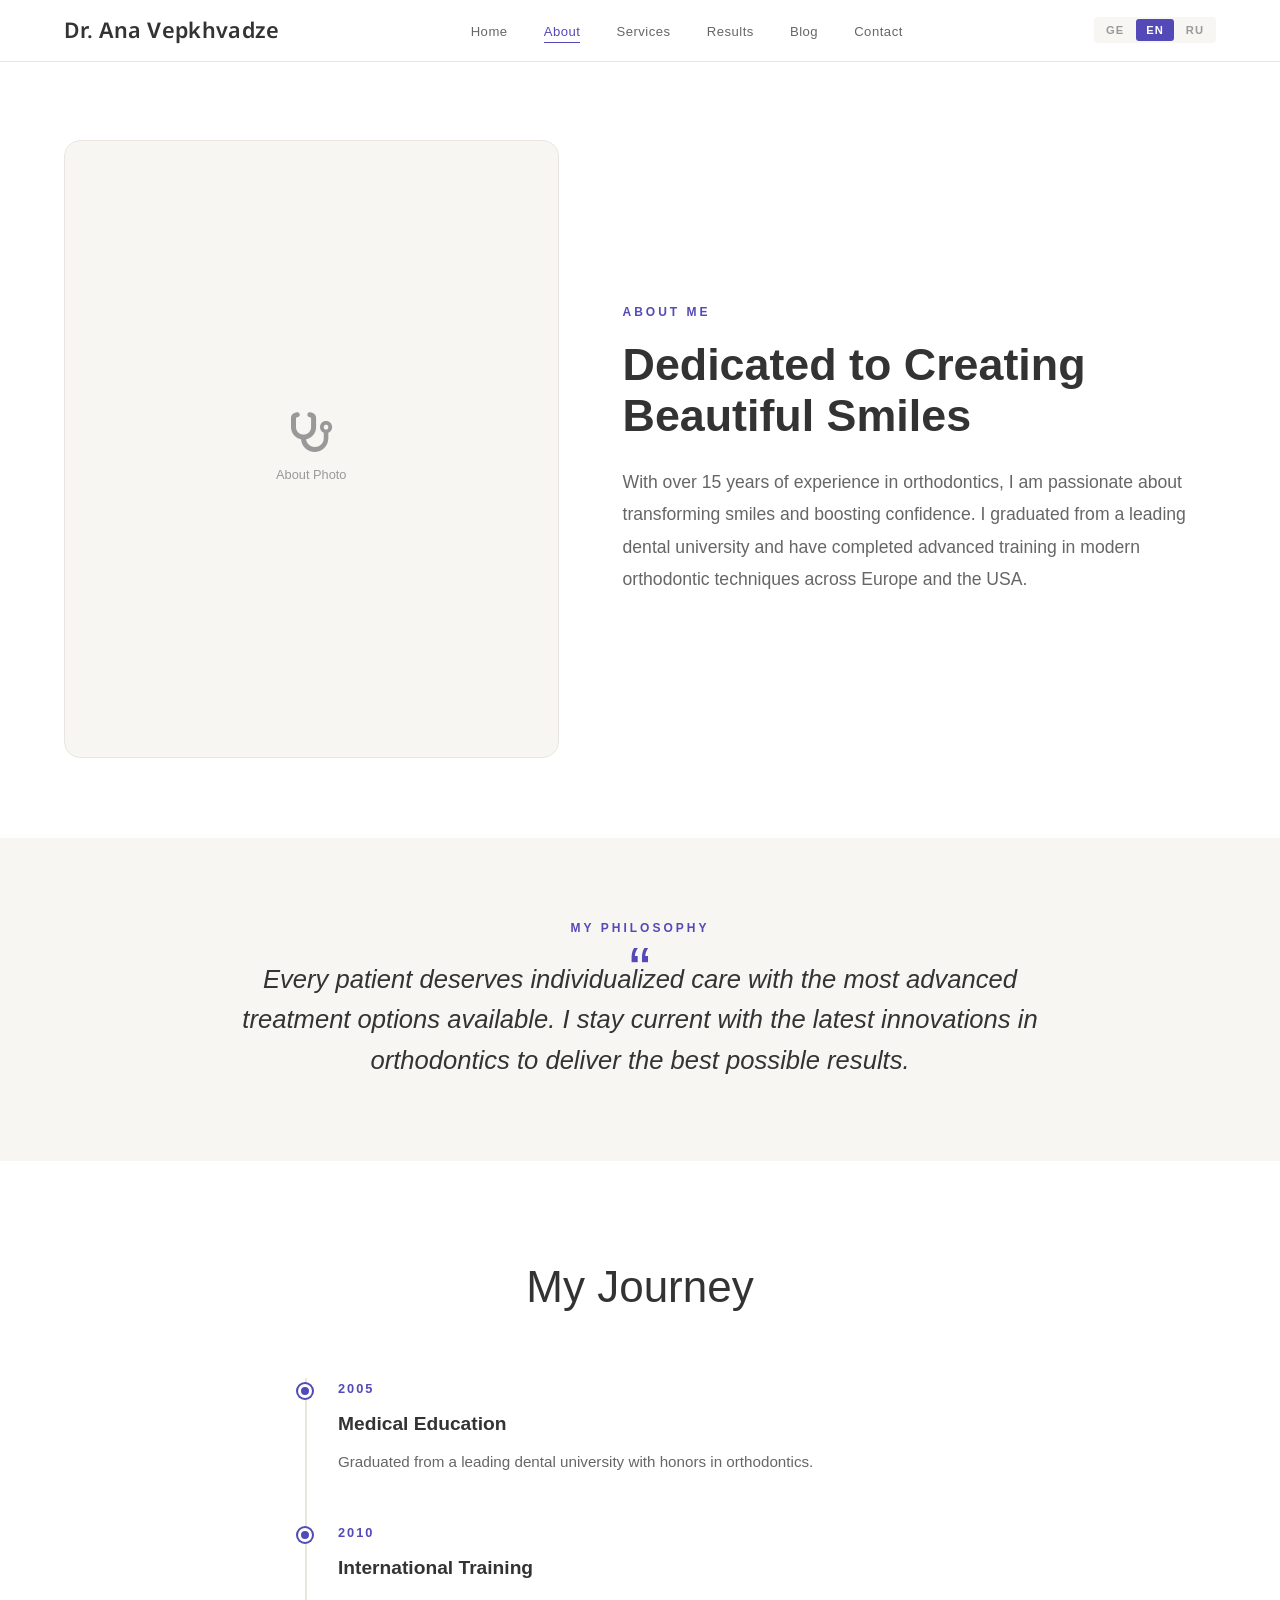
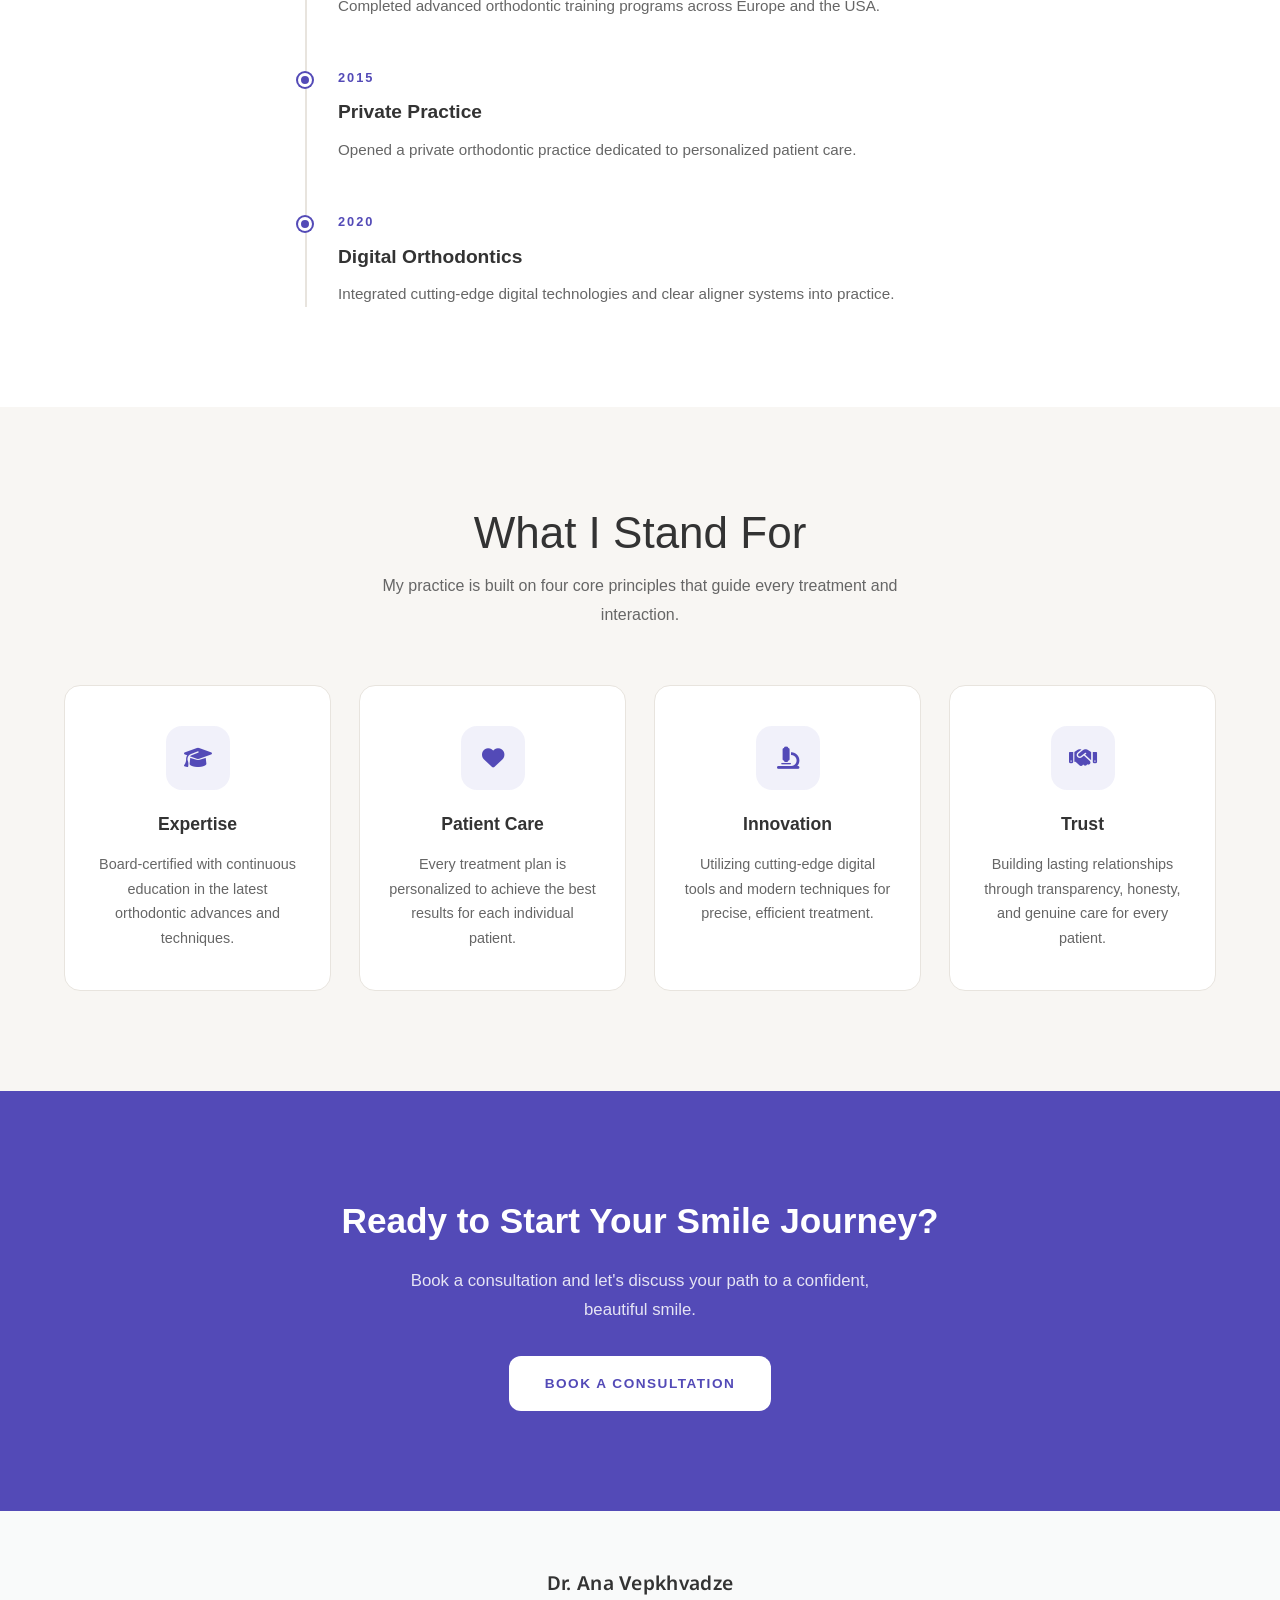
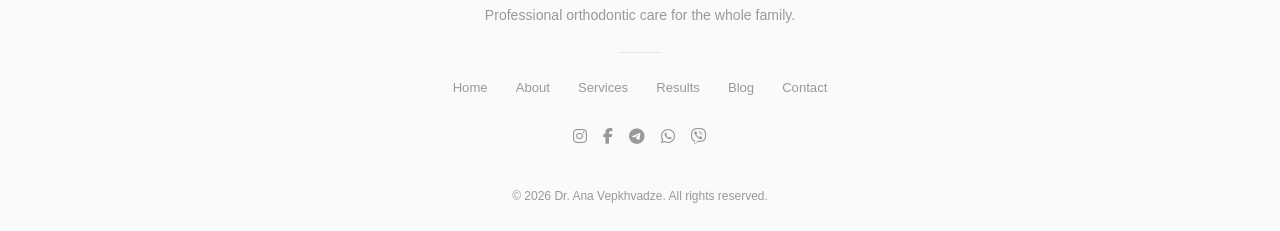
==== commit 32039b94: "Add complete Blog feature with listing, detail pages, and admin CMS - Blog nav link added to all pag" ====
--- a/about.html
+++ b/about.html
@@ -22,6 +22,7 @@
         <li><a href="about.html" class="active" data-i18n="nav.about">About</a></li>
         <li><a href="services.html" data-i18n="nav.services">Services</a></li>
         <li><a href="results.html" data-i18n="nav.results">Results</a></li>
+        <li><a href="blog.html" data-i18n="nav.blog">Blog</a></li>
         <li><a href="contact.html" data-i18n="nav.contact">Contact</a></li>
       </ul>
       <div class="nav-right">
@@ -157,6 +158,7 @@
         <a href="about.html" data-i18n="nav.about">About</a>
         <a href="services.html" data-i18n="nav.services">Services</a>
         <a href="results.html" data-i18n="nav.results">Results</a>
+        <a href="blog.html" data-i18n="nav.blog">Blog</a>
         <a href="contact.html" data-i18n="nav.contact">Contact</a>
       </nav>
       <div class="footer-social">
--- a/css/style.css
+++ b/css/style.css
@@ -1398,6 +1398,213 @@
 }
 
 /* ========================================
+   Blog Section
+   ======================================== */
+.blog-section {
+  padding: 120px 0;
+  background: var(--white);
+}
+
+.blog-listing-page {
+  padding-top: 0;
+}
+
+.blog-grid {
+  display: grid;
+  grid-template-columns: repeat(3, 1fr);
+  gap: 32px;
+  margin-top: 56px;
+}
+
+.blog-card {
+  background: var(--white);
+  border: 1px solid var(--border);
+  border-radius: 12px;
+  overflow: hidden;
+  transition: all var(--transition);
+  display: flex;
+  flex-direction: column;
+}
+
+.blog-card:hover {
+  box-shadow: var(--shadow-lg);
+  border-color: transparent;
+  transform: translateY(-4px);
+}
+
+.blog-card-image {
+  position: relative;
+  width: 100%;
+  height: 200px;
+  overflow: hidden;
+  background: var(--cream);
+}
+
+.blog-card-image img {
+  width: 100%;
+  height: 100%;
+  object-fit: cover;
+  transition: transform 0.5s ease;
+}
+
+.blog-card:hover .blog-card-image img {
+  transform: scale(1.05);
+}
+
+.blog-card-placeholder {
+  width: 100%;
+  height: 100%;
+  display: flex;
+  flex-direction: column;
+  align-items: center;
+  justify-content: center;
+  gap: 8px;
+  color: var(--text-muted);
+  background: var(--cream);
+}
+
+.blog-card-placeholder i { font-size: 1.5rem; }
+.blog-card-placeholder span { font-size: 0.8rem; }
+
+.blog-card-body {
+  padding: 24px;
+  display: flex;
+  flex-direction: column;
+  flex: 1;
+}
+
+.blog-card-date {
+  font-size: 0.75rem;
+  color: var(--text-muted);
+  text-transform: uppercase;
+  letter-spacing: 1px;
+  margin-bottom: 8px;
+}
+
+.blog-card-title {
+  font-size: 1.1rem;
+  font-weight: 600;
+  color: var(--text);
+  line-height: 1.4;
+  margin-bottom: 12px;
+}
+
+.blog-card-excerpt {
+  font-size: 0.9rem;
+  color: var(--text-light);
+  line-height: 1.6;
+  flex: 1;
+  display: -webkit-box;
+  -webkit-line-clamp: 3;
+  -webkit-box-orient: vertical;
+  overflow: hidden;
+}
+
+.blog-card-link {
+  display: inline-flex;
+  align-items: center;
+  gap: 6px;
+  margin-top: 16px;
+  font-size: 0.82rem;
+  font-weight: 600;
+  color: var(--gold);
+  transition: gap var(--transition);
+}
+
+.blog-card:hover .blog-card-link {
+  gap: 10px;
+}
+
+.blog-empty {
+  text-align: center;
+  color: var(--text-muted);
+  font-style: italic;
+  font-family: var(--font-serif);
+  font-size: 1.1rem;
+  padding: 60px 0;
+}
+
+/* Blog Post Detail */
+.blog-post-detail {
+  padding: 48px 0 80px;
+  background: var(--white);
+}
+
+.blog-post-header {
+  max-width: 700px;
+  margin: 0 auto 40px;
+  text-align: center;
+}
+
+.blog-post-date {
+  font-size: 0.78rem;
+  color: var(--text-muted);
+  text-transform: uppercase;
+  letter-spacing: 1.5px;
+  margin-bottom: 12px;
+}
+
+.blog-post-title {
+  font-family: var(--font-serif);
+  font-size: 2.4rem;
+  font-weight: 700;
+  color: var(--text);
+  line-height: 1.2;
+  margin-bottom: 16px;
+}
+
+.blog-post-excerpt {
+  font-size: 1.1rem;
+  color: var(--text-light);
+  line-height: 1.7;
+  font-family: var(--font-serif);
+}
+
+.blog-post-featured {
+  max-width: 800px;
+  margin: 0 auto 48px;
+  border-radius: 12px;
+  overflow: hidden;
+}
+
+.blog-post-featured img {
+  width: 100%;
+  display: block;
+  border-radius: 12px;
+}
+
+.blog-post-blocks {
+  max-width: 700px;
+  margin: 0 auto;
+  display: flex;
+  flex-direction: column;
+  gap: 32px;
+}
+
+.blog-block {
+  opacity: 0;
+  transform: translateY(20px);
+  transition: opacity 0.6s ease, transform 0.6s ease;
+}
+
+.blog-block.visible {
+  opacity: 1;
+  transform: translateY(0);
+}
+
+.blog-block-image img {
+  width: 100%;
+  border-radius: 12px;
+}
+
+.blog-block-text {
+  font-size: 1.05rem;
+  color: var(--text-light);
+  line-height: 1.85;
+  font-family: var(--font-serif);
+}
+
+/* ========================================
    Contact Section
    ======================================== */
 .contact {
@@ -1760,10 +1967,13 @@
 
   .services-grid { grid-template-columns: 1fr 1fr; }
   .results-grid { grid-template-columns: repeat(2, 1fr); }
+  .blog-grid { grid-template-columns: repeat(2, 1fr); }
 }
 
 @media (max-width: 768px) {
   .results-grid { grid-template-columns: 1fr; }
+  .blog-grid { grid-template-columns: 1fr; }
+  .blog-post-title { font-size: 1.6rem; }
   .contact-grid { grid-template-columns: 1fr; }
 
   .page-header { padding: 120px 0 48px; }
